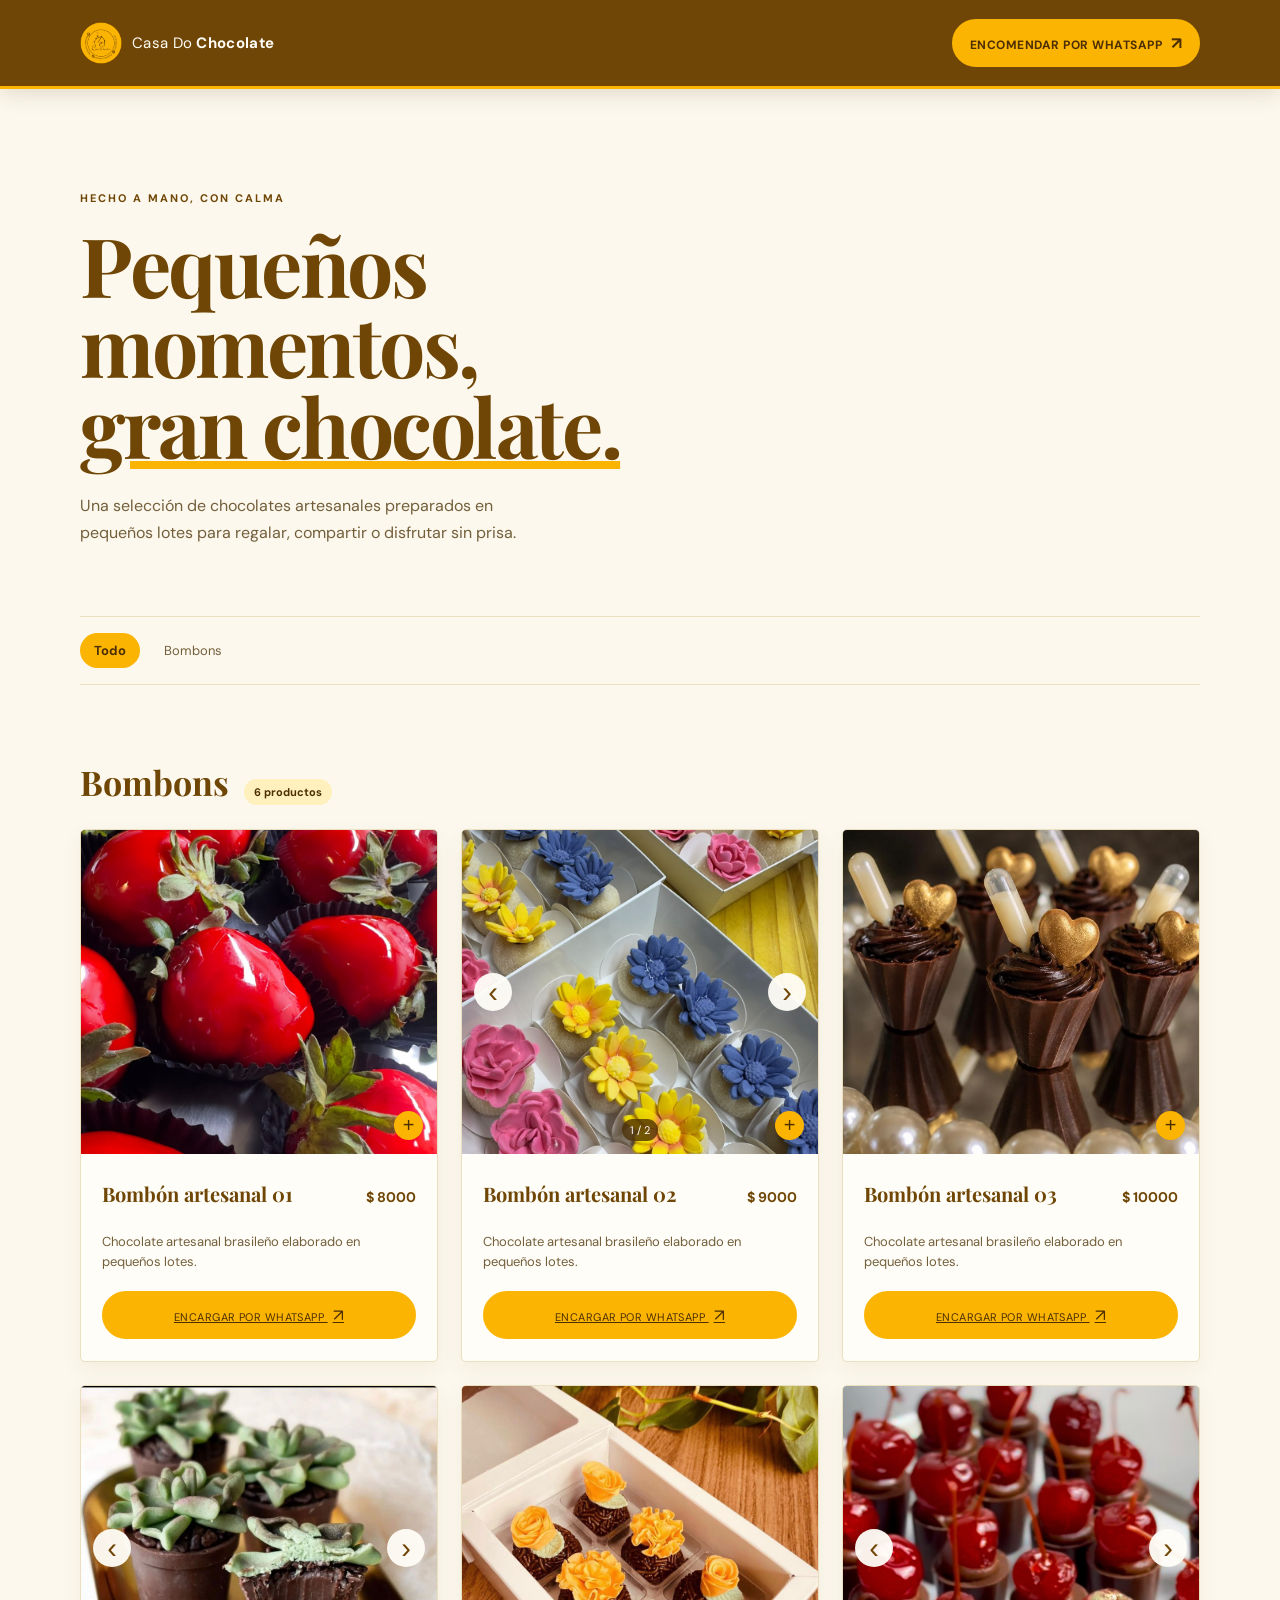
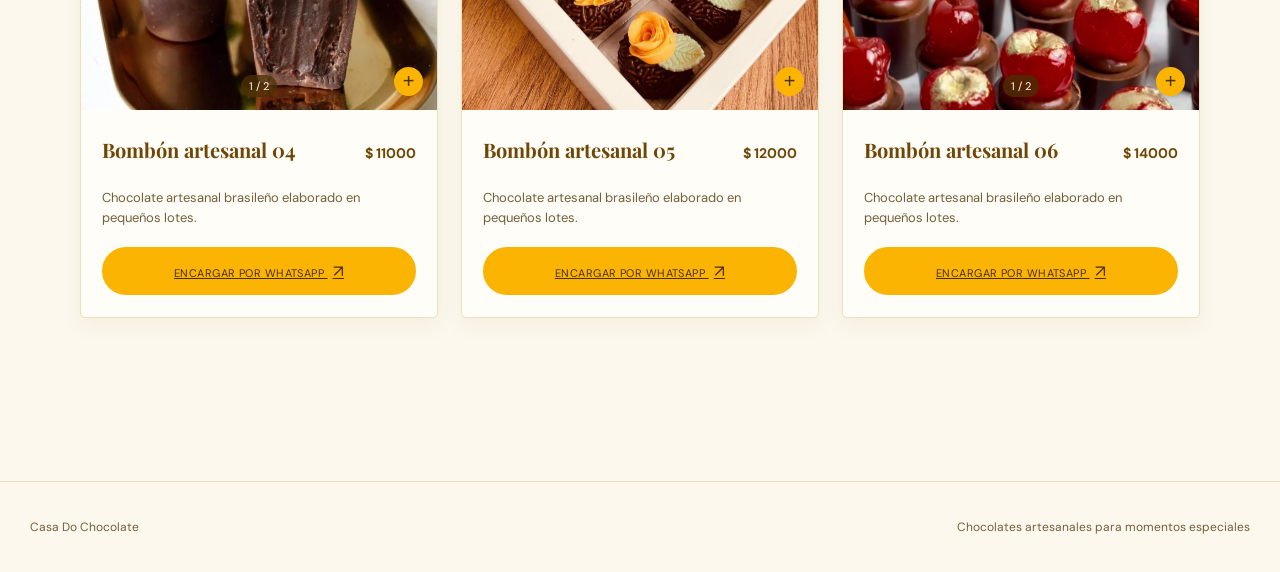
==== docs/index.html @ f536d7fb "Preparar Casa Do Chocolate para GitHub Pages" ====
<!doctype html>
<html lang="es">
<head>
    <meta charset="utf-8">
    <meta name="viewport" content="width=device-width, initial-scale=1">
    <meta name="description" content="Carta de chocolates artesanales de Casa Do Chocolate">
    <title>Casa Do Chocolate | Carta artesanal</title>
    <link rel="preconnect" href="https://fonts.googleapis.com">
    <link rel="preconnect" href="https://fonts.gstatic.com" crossorigin>
    <link href="https://fonts.googleapis.com/css2?family=DM+Sans:wght@400;500;700&family=Playfair+Display:wght@600;700&display=swap" rel="stylesheet">
    <link rel="stylesheet" href="css/menu.css">
</head>
<body>
    <header class="site-header">
        <div class="header-inner">
            <a class="brand" href="#todos">
                <img class="brand-logo" src="images/logo.png" alt="Casa Do Chocolate">
                <span>Casa Do <strong>Chocolate</strong></span>
            </a>
            <a class="header-contact" href="https://wa.me/message/OPAME3GXORHBC1" target="_blank" rel="noopener">Encomendar por WhatsApp <span aria-hidden="true">↗</span></a>
        </div>
    </header>

    <main>
        <section class="intro">
            <p class="eyebrow">Hecho a mano, con calma</p>
            <h1>Pequeños momentos,<br><em>gran chocolate.</em></h1>
            <p class="intro-copy">Una selección de chocolates artesanales preparados en pequeños lotes para regalar, compartir o disfrutar sin prisa.</p>
        </section>

        <nav class="category-nav" aria-label="Categorías del menú">
            <a href="#todos">Todo</a>
            <a href="#bombons">Bombons</a>
        </nav>

        <div class="catalog" id="todos">
            <section class="category-section" id="bombons">
                <div class="section-heading">
                    <h2>Bombons</h2>
                    <span class="category-count">6 productos</span>
                </div>
                <div class="product-grid">
                    <article class="product-card">
                        <div class="product-gallery">
                            <button class="product-image-button" type="button" data-image="products/bombon-artesanal-01.jpeg" data-title="Bombón artesanal 01" aria-label="Ampliar foto de Bombón artesanal 01"><img src="products/bombon-artesanal-01.jpeg" alt="Bombón artesanal 01" loading="lazy"><span class="zoom-hint" aria-hidden="true">+</span></button>
                        </div>
                        <div class="product-info"><div class="product-title-row"><h3>Bombón artesanal 01</h3><p class="price">$ 8000</p></div><p class="description">Chocolate artesanal brasileño elaborado en pequeños lotes.</p><a class="order-link" href="https://wa.me/message/OPAME3GXORHBC1?text=Hola%2C%20quiero%20encargar%20Bomb%C3%B3n%20artesanal%2001" target="_blank" rel="noopener">Encargar por WhatsApp <span aria-hidden="true">↗</span></a></div>
                    </article>
                    <article class="product-card">
                        <div class="product-gallery"><button class="product-image-button" type="button" data-image="products/bombon-artesanal-02.jpeg" data-title="Bombón artesanal 02" aria-label="Ampliar foto de Bombón artesanal 02"><img src="products/bombon-artesanal-02.jpeg" alt="Bombón artesanal 02" loading="lazy"><span class="zoom-hint" aria-hidden="true">+</span></button><button class="gallery-arrow gallery-prev" type="button" aria-label="Ver foto anterior de Bombón artesanal 02" data-direction="-1">‹</button><button class="gallery-arrow gallery-next" type="button" aria-label="Ver otra foto de Bombón artesanal 02" data-direction="1">›</button><span class="gallery-counter" aria-live="polite">1 / 2</span><div class="gallery-data" data-images="products/bombon-artesanal-02.jpeg|products/bombon-artesanal-03.jpeg"></div></div>
                        <div class="product-info"><div class="product-title-row"><h3>Bombón artesanal 02</h3><p class="price">$ 9000</p></div><p class="description">Chocolate artesanal brasileño elaborado en pequeños lotes.</p><a class="order-link" href="https://wa.me/message/OPAME3GXORHBC1?text=Hola%2C%20quiero%20encargar%20Bomb%C3%B3n%20artesanal%2002" target="_blank" rel="noopener">Encargar por WhatsApp <span aria-hidden="true">↗</span></a></div>
                    </article>
                    <article class="product-card">
                        <div class="product-gallery"><button class="product-image-button" type="button" data-image="products/bombon-artesanal-04.jpeg" data-title="Bombón artesanal 03" aria-label="Ampliar foto de Bombón artesanal 03"><img src="products/bombon-artesanal-04.jpeg" alt="Bombón artesanal 03" loading="lazy"><span class="zoom-hint" aria-hidden="true">+</span></button></div>
                        <div class="product-info"><div class="product-title-row"><h3>Bombón artesanal 03</h3><p class="price">$ 10000</p></div><p class="description">Chocolate artesanal brasileño elaborado en pequeños lotes.</p><a class="order-link" href="https://wa.me/message/OPAME3GXORHBC1?text=Hola%2C%20quiero%20encargar%20Bomb%C3%B3n%20artesanal%2003" target="_blank" rel="noopener">Encargar por WhatsApp <span aria-hidden="true">↗</span></a></div>
                    </article>
                    <article class="product-card">
                        <div class="product-gallery"><button class="product-image-button" type="button" data-image="products/bombon-artesanal-05.jpeg" data-title="Bombón artesanal 04" aria-label="Ampliar foto de Bombón artesanal 04"><img src="products/bombon-artesanal-05.jpeg" alt="Bombón artesanal 04" loading="lazy"><span class="zoom-hint" aria-hidden="true">+</span></button><button class="gallery-arrow gallery-prev" type="button" aria-label="Ver foto anterior de Bombón artesanal 04" data-direction="-1">‹</button><button class="gallery-arrow gallery-next" type="button" aria-label="Ver otra foto de Bombón artesanal 04" data-direction="1">›</button><span class="gallery-counter" aria-live="polite">1 / 2</span><div class="gallery-data" data-images="products/bombon-artesanal-05.jpeg|products/bombon-artesanal-09.jpeg"></div></div>
                        <div class="product-info"><div class="product-title-row"><h3>Bombón artesanal 04</h3><p class="price">$ 11000</p></div><p class="description">Chocolate artesanal brasileño elaborado en pequeños lotes.</p><a class="order-link" href="https://wa.me/message/OPAME3GXORHBC1?text=Hola%2C%20quiero%20encargar%20Bomb%C3%B3n%20artesanal%2004" target="_blank" rel="noopener">Encargar por WhatsApp <span aria-hidden="true">↗</span></a></div>
                    </article>
                    <article class="product-card">
                        <div class="product-gallery"><button class="product-image-button" type="button" data-image="products/bombon-artesanal-06.jpeg" data-title="Bombón artesanal 05" aria-label="Ampliar foto de Bombón artesanal 05"><img src="products/bombon-artesanal-06.jpeg" alt="Bombón artesanal 05" loading="lazy"><span class="zoom-hint" aria-hidden="true">+</span></button></div>
                        <div class="product-info"><div class="product-title-row"><h3>Bombón artesanal 05</h3><p class="price">$ 12000</p></div><p class="description">Chocolate artesanal brasileño elaborado en pequeños lotes.</p><a class="order-link" href="https://wa.me/message/OPAME3GXORHBC1?text=Hola%2C%20quiero%20encargar%20Bomb%C3%B3n%20artesanal%2005" target="_blank" rel="noopener">Encargar por WhatsApp <span aria-hidden="true">↗</span></a></div>
                    </article>
                    <article class="product-card">
                        <div class="product-gallery"><button class="product-image-button" type="button" data-image="products/bombon-artesanal-07.jpeg" data-title="Bombón artesanal 06" aria-label="Ampliar foto de Bombón artesanal 06"><img src="products/bombon-artesanal-07.jpeg" alt="Bombón artesanal 06" loading="lazy"><span class="zoom-hint" aria-hidden="true">+</span></button><button class="gallery-arrow gallery-prev" type="button" aria-label="Ver foto anterior de Bombón artesanal 06" data-direction="-1">‹</button><button class="gallery-arrow gallery-next" type="button" aria-label="Ver otra foto de Bombón artesanal 06" data-direction="1">›</button><span class="gallery-counter" aria-live="polite">1 / 2</span><div class="gallery-data" data-images="products/bombon-artesanal-07.jpeg|products/bombon-artesanal-08.jpeg"></div></div>
                        <div class="product-info"><div class="product-title-row"><h3>Bombón artesanal 06</h3><p class="price">$ 14000</p></div><p class="description">Chocolate artesanal brasileño elaborado en pequeños lotes.</p><a class="order-link" href="https://wa.me/message/OPAME3GXORHBC1?text=Hola%2C%20quiero%20encargar%20Bomb%C3%B3n%20artesanal%2006" target="_blank" rel="noopener">Encargar por WhatsApp <span aria-hidden="true">↗</span></a></div>
                    </article>
                </div>
            </section>
        </div>
    </main>

    <footer class="site-footer"><p>Casa Do Chocolate</p><p>Chocolates artesanales para momentos especiales</p></footer>
    <div class="image-modal" role="dialog" aria-modal="true" aria-label="Vista ampliada" hidden><button class="modal-close" type="button" aria-label="Cerrar imagen">×</button><img src="" alt=""><p class="modal-title"></p></div>
    <script src="js/menu.js"></script>
</body>
</html>
---- docs/css/menu.css ----
:root {
    --chocolate: #6f4605;
    --chocolate-deep: #4c2f03;
    --gold: #fbb402;
    --gold-soft: #fff0bd;
    --cream: #fcf8ed;
    --paper: #fffdf7;
    --line: #eadfbe;
    --muted: #735f3b;
}

* { box-sizing: border-box; }
html { scroll-behavior: smooth; }
body { margin: 0; color: var(--chocolate); background: var(--cream); font-family: "DM Sans", sans-serif; }
a { color: inherit; }
.site-header { border-bottom: 3px solid var(--gold); background: var(--chocolate); color: var(--paper); position: sticky; top: 0; z-index: 5; box-shadow: 0 5px 20px rgba(76, 47, 3, .14); }
.header-inner { max-width: 1180px; margin: auto; padding: 19px 30px; display: flex; justify-content: space-between; align-items: center; gap: 20px; }
.brand { display: flex; align-items: center; gap: 10px; font-size: 15px; text-decoration: none; letter-spacing: .02em; }
.brand strong { font-weight: 700; }
.brand-logo { width: 42px; height: 42px; object-fit: contain; }
.header-contact { background: var(--gold); border: 2px solid var(--gold); border-radius: 999px; color: var(--chocolate-deep); font-size: 12px; font-weight: 700; letter-spacing: .04em; padding: 11px 16px; text-decoration: none; text-transform: uppercase; transition: background .2s ease, border-color .2s ease, transform .2s ease; }
.header-contact:hover, .header-contact:focus-visible { background: var(--paper); border-color: var(--paper); transform: translateY(-1px); }
.header-contact span, .order-link span { font-size: 17px; margin-left: 5px; }
main { max-width: 1180px; margin: auto; padding: 0 30px 90px; }
.intro { max-width: 690px; padding: 102px 0 70px; }
.eyebrow { color: var(--chocolate); font-size: 11px; font-weight: 700; letter-spacing: .18em; margin: 0 0 19px; text-transform: uppercase; }
h1, h2, h3 { font-family: "Playfair Display", Georgia, serif; }
h1 { font-size: clamp(48px, 7vw, 82px); line-height: .98; letter-spacing: -.03em; margin: 0; }
h1 em { color: var(--chocolate); font-style: normal; text-decoration: underline; text-decoration-color: var(--gold); text-decoration-thickness: 8px; text-underline-offset: 2px; }
.intro-copy { color: var(--muted); font-size: 16px; line-height: 1.7; margin: 27px 0 0; max-width: 440px; }
.category-nav { display: flex; flex-wrap: wrap; gap: 10px; border-top: 1px solid var(--line); border-bottom: 1px solid var(--line); padding: 16px 0; margin-bottom: 74px; }
.category-nav a { border: 1px solid transparent; border-radius: 999px; color: var(--muted); font-size: 13px; padding: 8px 13px; text-decoration: none; transition: color .2s ease, background .2s ease; }
.category-nav a:first-child, .category-nav a:hover, .category-nav a:focus-visible { background: var(--gold); color: var(--chocolate-deep); font-weight: 700; }
.category-section { scroll-margin-top: 90px; margin-bottom: 73px; }
.section-heading { display: flex; align-items: baseline; gap: 15px; margin-bottom: 24px; }
.section-heading h2 { color: var(--chocolate); font-size: 34px; margin: 0; }
.category-count { background: var(--gold-soft); border-radius: 999px; color: var(--chocolate-deep); font-size: 11px; font-weight: 700; padding: 6px 10px; }
.product-grid { display: grid; grid-template-columns: repeat(3, 1fr); gap: 23px; }
.product-card { background: var(--paper); border: 1px solid var(--line); border-radius: 5px; box-shadow: 0 8px 22px rgba(111, 70, 5, .06); overflow: hidden; transition: border-color .2s ease, box-shadow .2s ease, transform .2s ease; }
.product-card:hover { border-color: var(--gold); box-shadow: 0 14px 28px rgba(111, 70, 5, .12); transform: translateY(-3px); }
.product-gallery { position: relative; background: #eadfd3; overflow: hidden; aspect-ratio: 1.1; }
.product-image-button { display: block; width: 100%; height: 100%; padding: 0; border: 0; cursor: zoom-in; position: relative; background: #eadfd3; overflow: hidden; }
.product-image-button img { width: 100%; height: 100%; display: block; object-fit: cover; transition: transform .45s ease; }
.product-image-button:hover img { transform: scale(1.045); }
.zoom-hint { position: absolute; right: 14px; bottom: 14px; background: var(--gold); color: var(--chocolate-deep); border-radius: 50%; width: 29px; height: 29px; display: grid; place-items: center; font-size: 20px; font-weight: 300; }
.gallery-arrow { position: absolute; top: 50%; z-index: 3; width: 38px; height: 38px; border: 0; border-radius: 50%; background: rgba(255, 253, 247, .95); color: var(--chocolate); cursor: pointer; font-size: 29px; line-height: 1; pointer-events: auto; transform: translateY(-50%); }
.gallery-arrow:hover, .gallery-arrow:focus-visible { background: var(--gold); }
.gallery-prev { left: 12px; }
.gallery-next { right: 12px; }
.gallery-counter { position: absolute; left: 50%; bottom: 13px; z-index: 1; background: rgba(76, 47, 3, .78); border-radius: 999px; color: var(--paper); font-size: 11px; padding: 4px 8px; transform: translateX(-50%); }
.product-info { padding: 20px 21px 22px; }
.product-title-row { display: flex; justify-content: space-between; gap: 12px; align-items: baseline; }
.product-title-row h3 { color: var(--chocolate); font-size: 20px; margin: 0; }
.price { color: var(--chocolate); font-size: 14px; font-weight: 700; white-space: nowrap; }
.description { color: var(--muted); font-size: 13px; line-height: 1.55; min-height: 40px; margin: 12px 0 19px; }
.order-link { background: var(--gold); border: 2px solid var(--gold); border-radius: 999px; color: var(--chocolate-deep); display: block; font-size: 11px; letter-spacing: .04em; padding: 11px 14px; text-align: center; text-transform: uppercase; transition: background .2s ease, border-color .2s ease; }
.order-link:hover, .order-link:focus-visible { background: var(--chocolate); border-color: var(--chocolate); color: var(--paper); }
.empty-state { color: var(--muted); padding: 30px 0; }
.site-footer { display: flex; justify-content: space-between; border-top: 1px solid var(--line); color: var(--muted); font-size: 12px; padding: 25px 30px; }
.image-modal { align-items: center; background: rgba(76, 47, 3, .94); flex-direction: column; inset: 0; justify-content: center; padding: 50px 25px; position: fixed; z-index: 10; }
.image-modal:not([hidden]) { display: flex; }
.image-modal img { max-height: 78vh; max-width: min(850px, 92vw); object-fit: contain; }
.modal-close { background: transparent; border: 0; color: white; cursor: pointer; font-size: 38px; line-height: 1; position: absolute; right: 24px; top: 18px; }
.modal-title { color: white; font-family: "Playfair Display", Georgia, serif; font-size: 20px; margin: 18px 0 0; }
@media (max-width: 760px) { .header-inner, main { padding-left: 18px; padding-right: 18px; } .header-contact { font-size: 0; } .header-contact span { font-size: 21px; } .intro { padding: 70px 0 52px; } .product-grid { grid-template-columns: repeat(2, 1fr); gap: 12px; } .product-info { padding: 15px; } .product-title-row { display: block; } .product-title-row h3 { font-size: 18px; } .description { min-height: 0; } .site-footer { padding: 22px 18px; display: block; } .site-footer p { margin: 5px 0; } }
@media (max-width: 450px) { .product-grid { grid-template-columns: 1fr; } .product-gallery { aspect-ratio: 1.35; } }
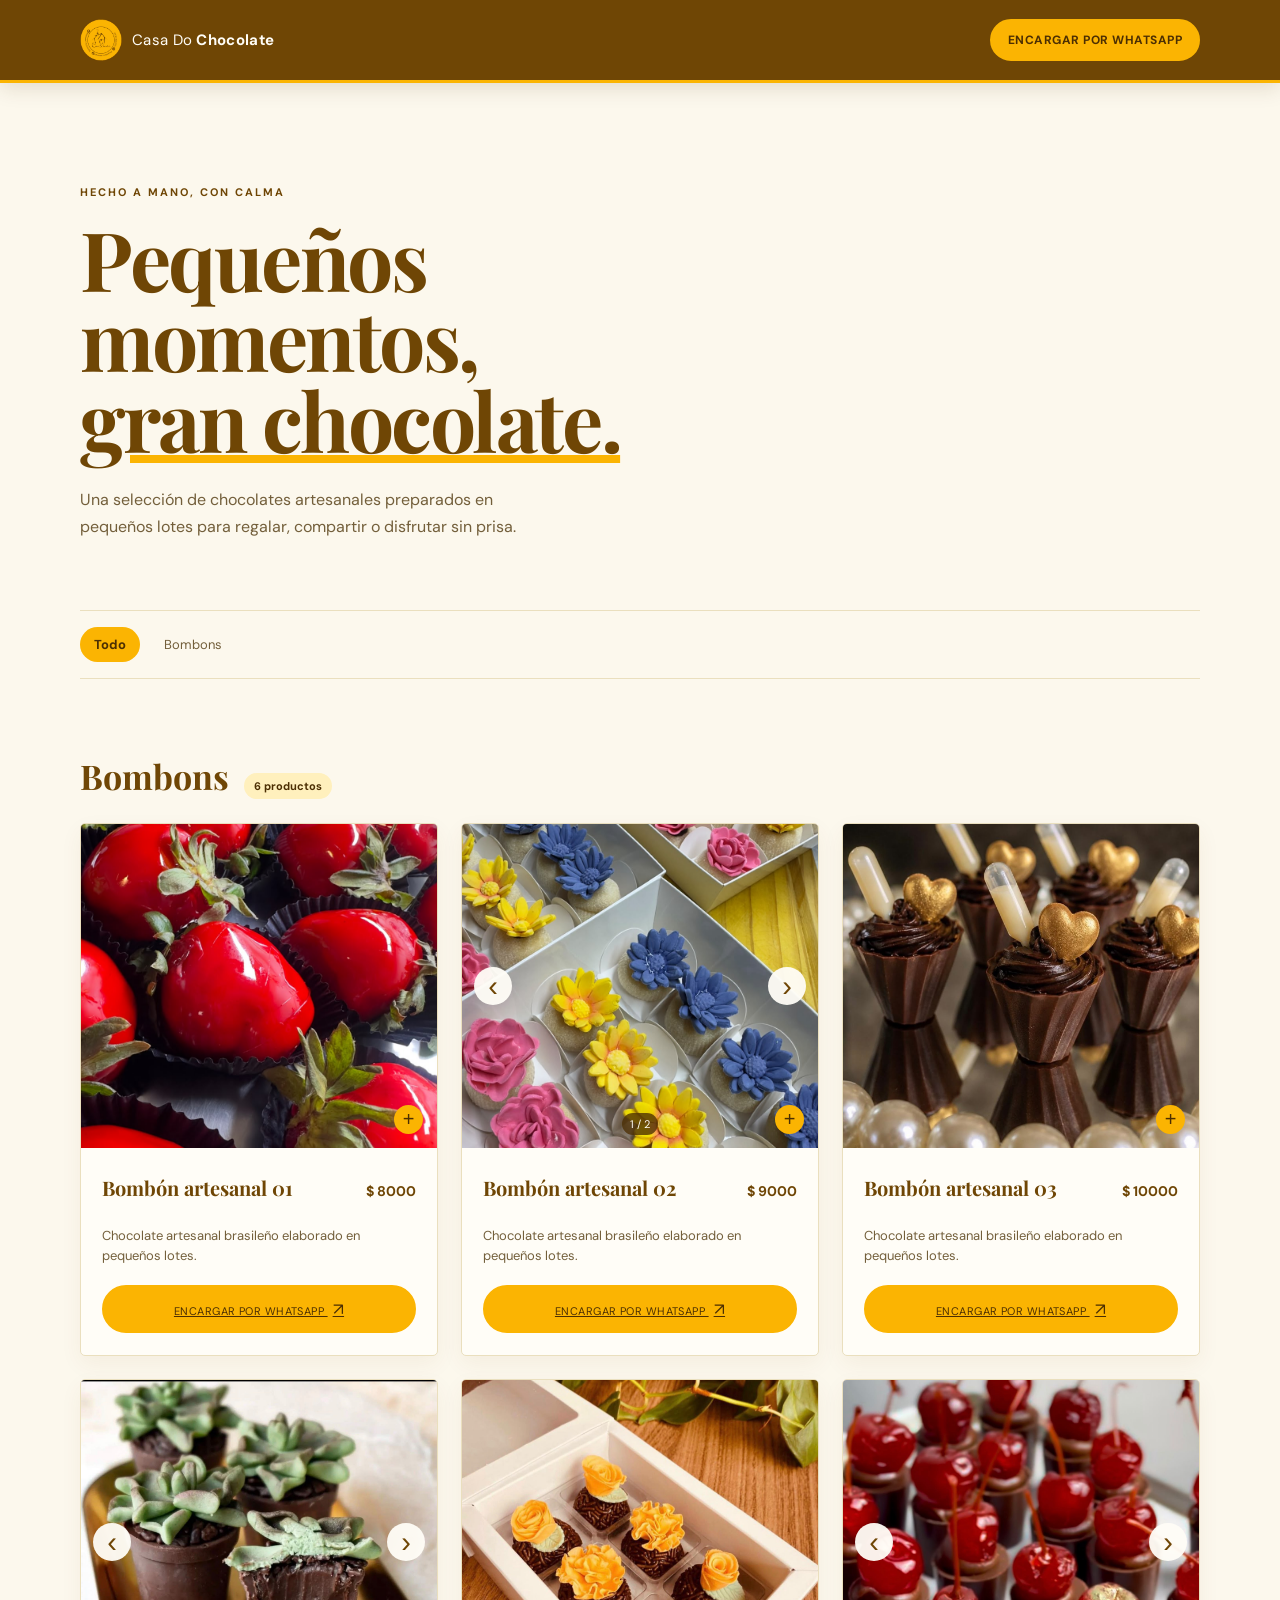
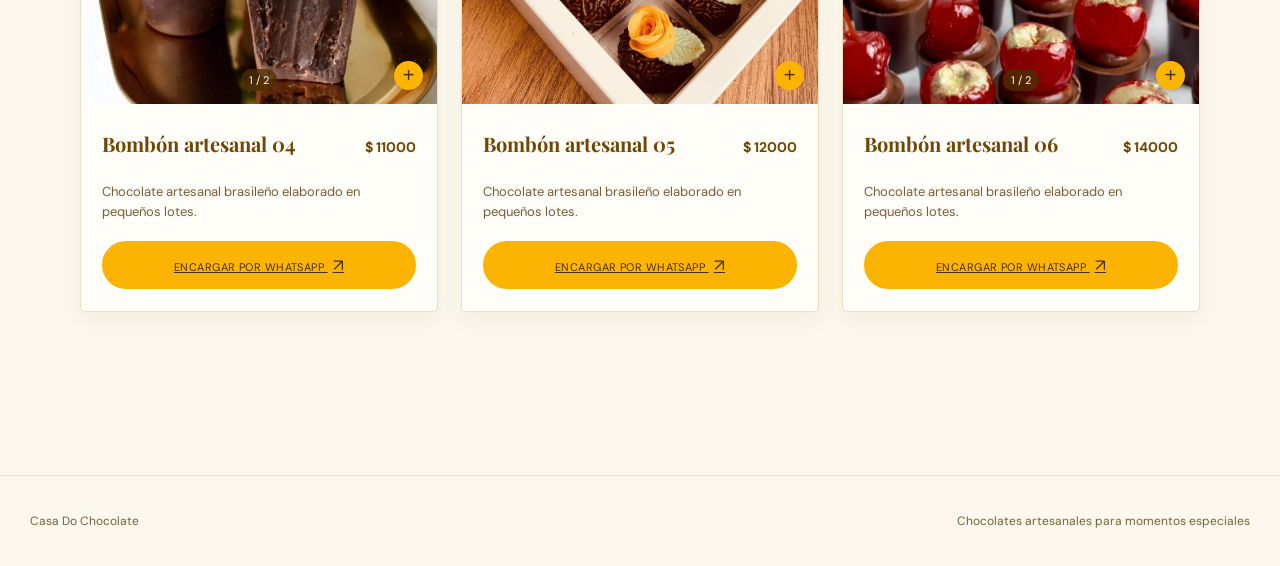
==== commit 761419db: "CasaDoChocolate" ====
--- a/docs/index.html
+++ b/docs/index.html
@@ -17,7 +17,7 @@
                 <img class="brand-logo" src="images/logo.png" alt="Casa Do Chocolate">
                 <span>Casa Do <strong>Chocolate</strong></span>
             </a>
-            <a class="header-contact" href="https://wa.me/message/OPAME3GXORHBC1" target="_blank" rel="noopener">Encomendar por WhatsApp <span aria-hidden="true">↗</span></a>
+            <a class="header-contact" href="https://wa.me/message/OPAME3GXORHBC1" target="_blank" rel="noopener">Encargar por WhatsApp</a>
         </div>
     </header>
 
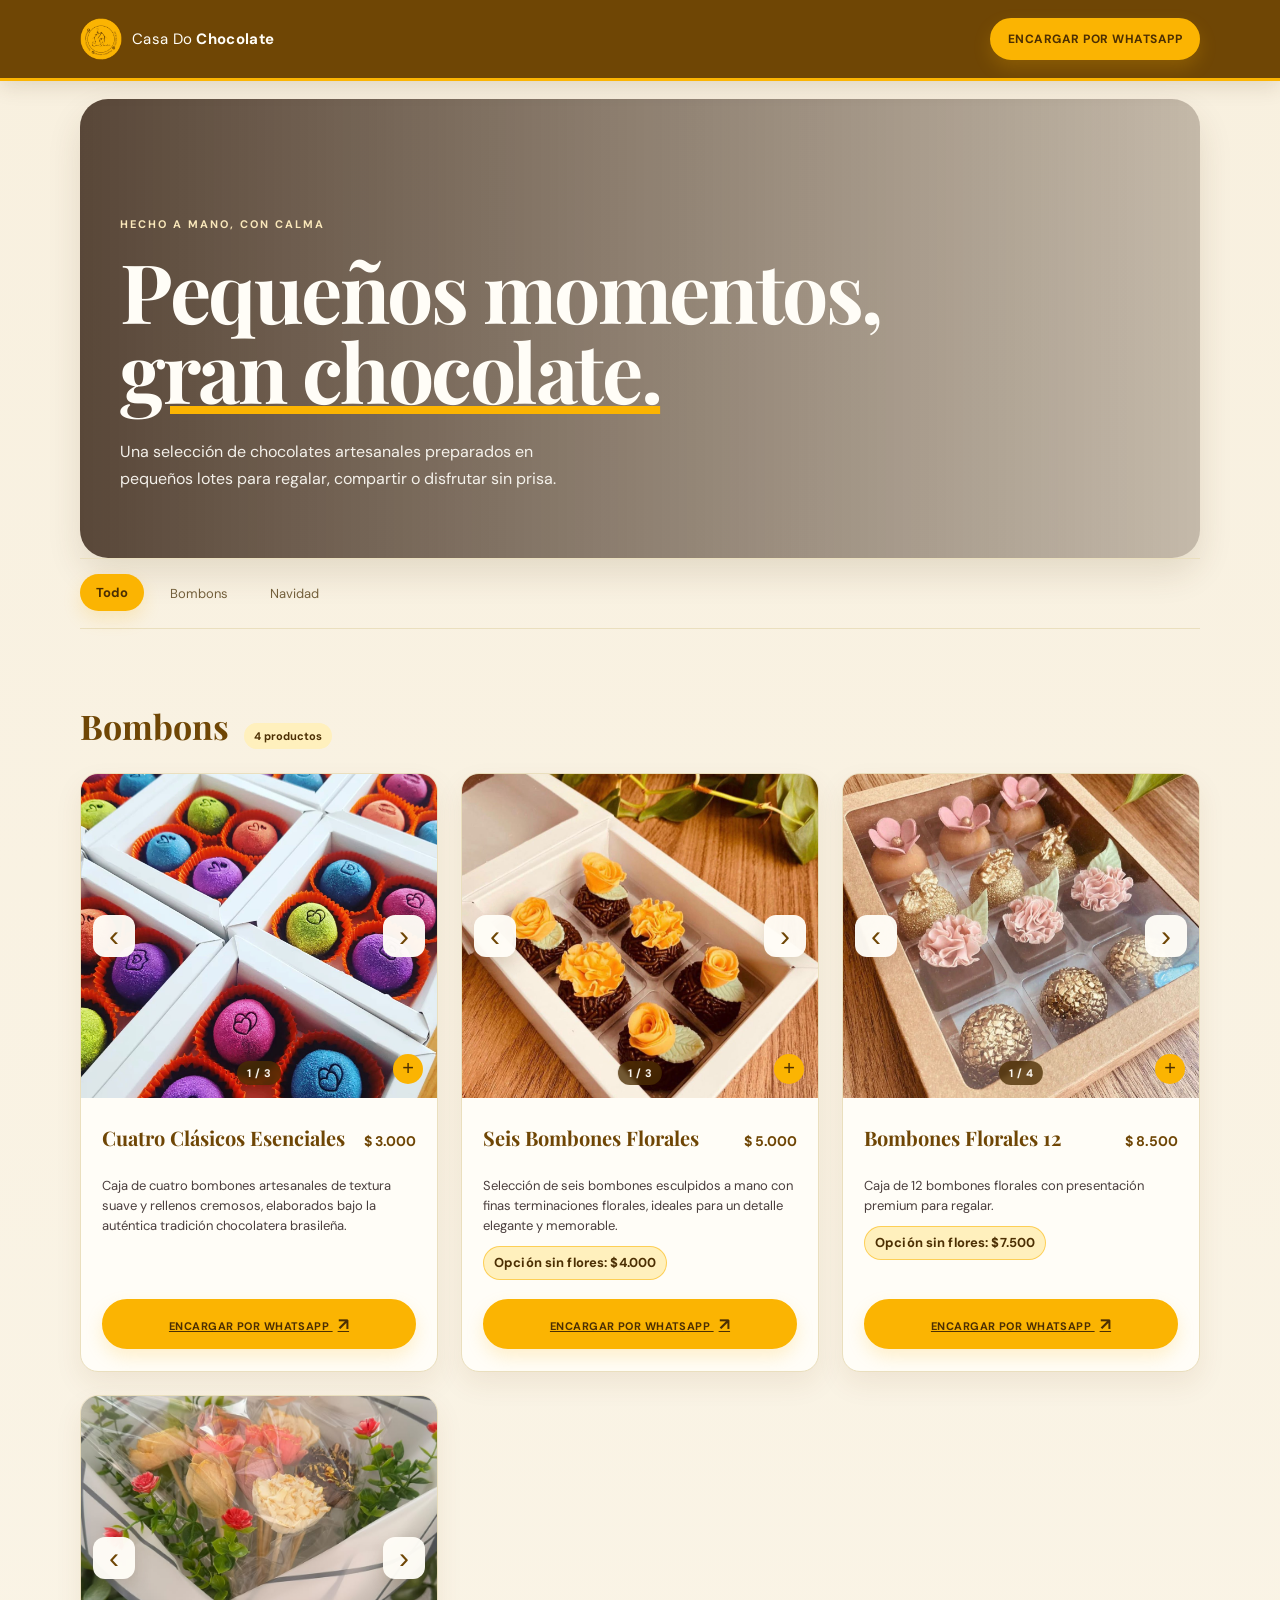
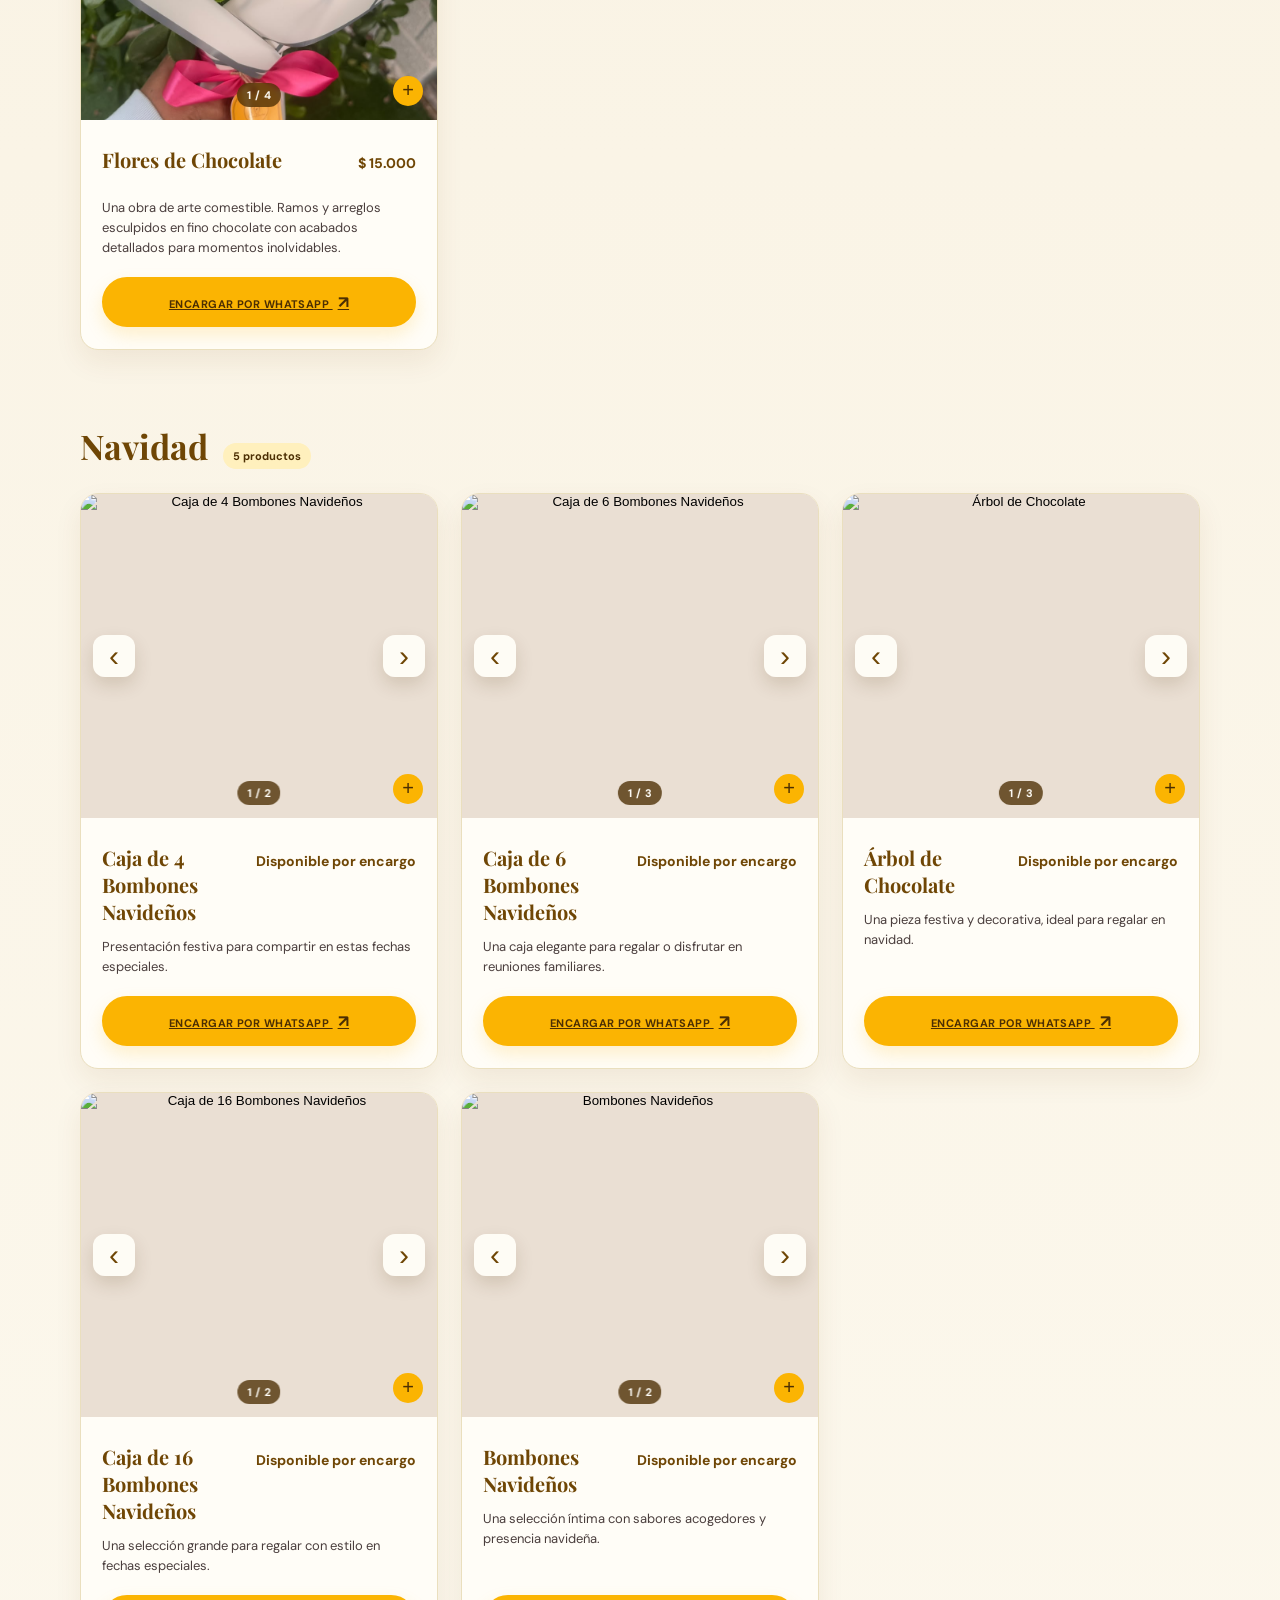
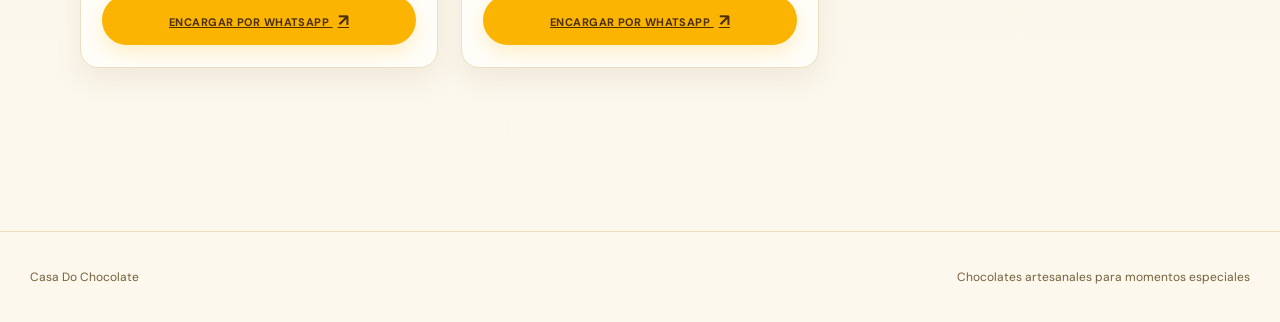
==== commit d98bf7cc: "feat: actualiza catálogo y textos premium de la tienda" ====
--- a/docs/index.html
+++ b/docs/index.html
@@ -31,40 +31,114 @@
         <nav class="category-nav" aria-label="Categorías del menú">
             <a href="#todos">Todo</a>
             <a href="#bombons">Bombons</a>
+            <a href="#navidad">Navidad</a>
         </nav>
 
         <div class="catalog" id="todos">
             <section class="category-section" id="bombons">
                 <div class="section-heading">
                     <h2>Bombons</h2>
-                    <span class="category-count">6 productos</span>
+                    <span class="category-count">4 productos</span>
                 </div>
                 <div class="product-grid">
                     <article class="product-card">
-                        <div class="product-gallery">
-                            <button class="product-image-button" type="button" data-image="products/bombon-artesanal-01.jpeg" data-title="Bombón artesanal 01" aria-label="Ampliar foto de Bombón artesanal 01"><img src="products/bombon-artesanal-01.jpeg" alt="Bombón artesanal 01" loading="lazy"><span class="zoom-hint" aria-hidden="true">+</span></button>
+                        <div class="product-gallery" data-title="Cuatro Clásicos Esenciales" data-current-image="0">
+                            <button class="product-image-button" type="button" data-image="products/4bom1.jpeg" data-title="Cuatro Clásicos Esenciales" aria-label="Ampliar foto de Cuatro Clásicos Esenciales"><img src="products/4bom1.jpeg" alt="Cuatro Clásicos Esenciales" loading="lazy"><span class="zoom-hint" aria-hidden="true">+</span></button>
+                            <button class="gallery-arrow gallery-prev" type="button" aria-label="Ver foto anterior de Cuatro Clásicos Esenciales" data-direction="-1">‹</button>
+                            <button class="gallery-arrow gallery-next" type="button" aria-label="Ver otra foto de Cuatro Clásicos Esenciales" data-direction="1">›</button>
+                            <span class="gallery-counter" aria-live="polite">1 / 3</span>
+                            <div class="gallery-data" data-images="products/4bom1.jpeg|products/4bom2.jpeg|products/4bom3.jpeg"></div>
                         </div>
-                        <div class="product-info"><div class="product-title-row"><h3>Bombón artesanal 01</h3><p class="price">$ 8000</p></div><p class="description">Chocolate artesanal brasileño elaborado en pequeños lotes.</p><a class="order-link" href="https://wa.me/message/OPAME3GXORHBC1?text=Hola%2C%20quiero%20encargar%20Bomb%C3%B3n%20artesanal%2001" target="_blank" rel="noopener">Encargar por WhatsApp <span aria-hidden="true">↗</span></a></div>
+                        <div class="product-info"><div class="product-title-row"><h3>Cuatro Clásicos Esenciales</h3><p class="price">$ 3.000</p></div><p class="description">Caja de cuatro bombones artesanales de textura suave y rellenos cremosos, elaborados bajo la auténtica tradición chocolatera brasileña.</p><a class="order-link" href="https://wa.me/message/OPAME3GXORHBC1?text=Hola%2C%20quiero%20encargar%20Cuatro%20Cl%C3%A1sicos%20Esenciales" target="_blank" rel="noopener">Encargar por WhatsApp <span aria-hidden="true">↗</span></a></div>
                     </article>
                     <article class="product-card">
-                        <div class="product-gallery"><button class="product-image-button" type="button" data-image="products/bombon-artesanal-02.jpeg" data-title="Bombón artesanal 02" aria-label="Ampliar foto de Bombón artesanal 02"><img src="products/bombon-artesanal-02.jpeg" alt="Bombón artesanal 02" loading="lazy"><span class="zoom-hint" aria-hidden="true">+</span></button><button class="gallery-arrow gallery-prev" type="button" aria-label="Ver foto anterior de Bombón artesanal 02" data-direction="-1">‹</button><button class="gallery-arrow gallery-next" type="button" aria-label="Ver otra foto de Bombón artesanal 02" data-direction="1">›</button><span class="gallery-counter" aria-live="polite">1 / 2</span><div class="gallery-data" data-images="products/bombon-artesanal-02.jpeg|products/bombon-artesanal-03.jpeg"></div></div>
-                        <div class="product-info"><div class="product-title-row"><h3>Bombón artesanal 02</h3><p class="price">$ 9000</p></div><p class="description">Chocolate artesanal brasileño elaborado en pequeños lotes.</p><a class="order-link" href="https://wa.me/message/OPAME3GXORHBC1?text=Hola%2C%20quiero%20encargar%20Bomb%C3%B3n%20artesanal%2002" target="_blank" rel="noopener">Encargar por WhatsApp <span aria-hidden="true">↗</span></a></div>
+                        <div class="product-gallery" data-title="Seis Bombones Florales" data-current-image="0">
+                            <button class="product-image-button" type="button" data-image="products/6bom1.jpeg" data-title="Seis Bombones Florales" aria-label="Ampliar foto de Seis Bombones Florales"><img src="products/6bom1.jpeg" alt="Seis Bombones Florales" loading="lazy"><span class="zoom-hint" aria-hidden="true">+</span></button>
+                            <button class="gallery-arrow gallery-prev" type="button" aria-label="Ver foto anterior de Seis Bombones Florales" data-direction="-1">‹</button>
+                            <button class="gallery-arrow gallery-next" type="button" aria-label="Ver otra foto de Seis Bombones Florales" data-direction="1">›</button>
+                            <span class="gallery-counter" aria-live="polite">1 / 3</span>
+                            <div class="gallery-data" data-images="products/6bom1.jpeg|products/6bom2.jpeg|products/6bom3.jpeg"></div>
+                        </div>
+                        <div class="product-info"><div class="product-title-row"><h3>Seis Bombones Florales</h3><p class="price">$ 5.000</p></div><p class="description">Selección de seis bombones esculpidos a mano con finas terminaciones florales, ideales para un detalle elegante y memorable. <span class="option-tag">Opción sin flores: $4.000</span></p><a class="order-link" href="https://wa.me/message/OPAME3GXORHBC1?text=Hola%2C%20quiero%20encargar%20Seis%20Bombones%20Florales" target="_blank" rel="noopener">Encargar por WhatsApp <span aria-hidden="true">↗</span></a></div>
                     </article>
                     <article class="product-card">
-                        <div class="product-gallery"><button class="product-image-button" type="button" data-image="products/bombon-artesanal-04.jpeg" data-title="Bombón artesanal 03" aria-label="Ampliar foto de Bombón artesanal 03"><img src="products/bombon-artesanal-04.jpeg" alt="Bombón artesanal 03" loading="lazy"><span class="zoom-hint" aria-hidden="true">+</span></button></div>
-                        <div class="product-info"><div class="product-title-row"><h3>Bombón artesanal 03</h3><p class="price">$ 10000</p></div><p class="description">Chocolate artesanal brasileño elaborado en pequeños lotes.</p><a class="order-link" href="https://wa.me/message/OPAME3GXORHBC1?text=Hola%2C%20quiero%20encargar%20Bomb%C3%B3n%20artesanal%2003" target="_blank" rel="noopener">Encargar por WhatsApp <span aria-hidden="true">↗</span></a></div>
+                        <div class="product-gallery" data-title="Bombones Florales 12" data-current-image="0">
+                            <button class="product-image-button" type="button" data-image="products/12bom1.jpeg" data-title="Bombones Florales 12" aria-label="Ampliar foto de Bombones Florales 12"><img src="products/12bom1.jpeg" alt="Bombones Florales 12" loading="lazy"><span class="zoom-hint" aria-hidden="true">+</span></button>
+                            <button class="gallery-arrow gallery-prev" type="button" aria-label="Ver foto anterior de Bombones Florales 12" data-direction="-1">‹</button>
+                            <button class="gallery-arrow gallery-next" type="button" aria-label="Ver otra foto de Bombones Florales 12" data-direction="1">›</button>
+                            <span class="gallery-counter" aria-live="polite">1 / 4</span>
+                            <div class="gallery-data" data-images="products/12bom1.jpeg|products/12bom2.jpeg|products/12bom3.jpeg|products/12bom4.jpeg"></div>
+                        </div>
+                        <div class="product-info"><div class="product-title-row"><h3>Bombones Florales 12</h3><p class="price">$ 8.500</p></div><p class="description">Caja de 12 bombones florales con presentación premium para regalar. <span class="option-tag">Opción sin flores: $7.500</span></p><a class="order-link" href="https://wa.me/message/OPAME3GXORHBC1?text=Hola%2C%20quiero%20encargar%20Bombones%20Florales%2012" target="_blank" rel="noopener">Encargar por WhatsApp <span aria-hidden="true">↗</span></a></div>
                     </article>
                     <article class="product-card">
-                        <div class="product-gallery"><button class="product-image-button" type="button" data-image="products/bombon-artesanal-05.jpeg" data-title="Bombón artesanal 04" aria-label="Ampliar foto de Bombón artesanal 04"><img src="products/bombon-artesanal-05.jpeg" alt="Bombón artesanal 04" loading="lazy"><span class="zoom-hint" aria-hidden="true">+</span></button><button class="gallery-arrow gallery-prev" type="button" aria-label="Ver foto anterior de Bombón artesanal 04" data-direction="-1">‹</button><button class="gallery-arrow gallery-next" type="button" aria-label="Ver otra foto de Bombón artesanal 04" data-direction="1">›</button><span class="gallery-counter" aria-live="polite">1 / 2</span><div class="gallery-data" data-images="products/bombon-artesanal-05.jpeg|products/bombon-artesanal-09.jpeg"></div></div>
-                        <div class="product-info"><div class="product-title-row"><h3>Bombón artesanal 04</h3><p class="price">$ 11000</p></div><p class="description">Chocolate artesanal brasileño elaborado en pequeños lotes.</p><a class="order-link" href="https://wa.me/message/OPAME3GXORHBC1?text=Hola%2C%20quiero%20encargar%20Bomb%C3%B3n%20artesanal%2004" target="_blank" rel="noopener">Encargar por WhatsApp <span aria-hidden="true">↗</span></a></div>
+                        <div class="product-gallery" data-title="Flores de Chocolate" data-current-image="0">
+                            <button class="product-image-button" type="button" data-image="products/florcho1.jpeg" data-title="Flores de Chocolate" aria-label="Ampliar foto de Flores de Chocolate"><img src="products/florcho1.jpeg" alt="Flores de Chocolate" loading="lazy"><span class="zoom-hint" aria-hidden="true">+</span></button>
+                            <button class="gallery-arrow gallery-prev" type="button" aria-label="Ver foto anterior de Flores de Chocolate" data-direction="-1">‹</button>
+                            <button class="gallery-arrow gallery-next" type="button" aria-label="Ver otra foto de Flores de Chocolate" data-direction="1">›</button>
+                            <span class="gallery-counter" aria-live="polite">1 / 4</span>
+                            <div class="gallery-data" data-images="products/florcho1.jpeg|products/florcho2.jpeg|products/florcho3.jpeg|products/florcho4.jpeg"></div>
+                        </div>
+                        <div class="product-info"><div class="product-title-row"><h3>Flores de Chocolate</h3><p class="price">$ 15.000</p></div><p class="description">Una obra de arte comestible. Ramos y arreglos esculpidos en fino chocolate con acabados detallados para momentos inolvidables.</p><a class="order-link" href="https://wa.me/message/OPAME3GXORHBC1?text=Hola%2C%20quiero%20encargar%20Flores%20de%20Chocolate" target="_blank" rel="noopener">Encargar por WhatsApp <span aria-hidden="true">↗</span></a></div>
+                    </article>
+                </div>
+            </section>
+
+            <section class="category-section" id="navidad">
+                <div class="section-heading">
+                    <h2>Navidad</h2>
+                    <span class="category-count">5 productos</span>
+                </div>
+                <div class="product-grid">
+                    <article class="product-card">
+                        <div class="product-gallery" data-title="Caja de 4 Bombones Navideños" data-current-image="0">
+                            <button class="product-image-button" type="button" data-image="products/4navi1.jpeg" data-title="Caja de 4 Bombones Navideños" aria-label="Ampliar foto de Caja de 4 Bombones Navideños"><img src="products/4navi1.jpeg" alt="Caja de 4 Bombones Navideños" loading="lazy"><span class="zoom-hint" aria-hidden="true">+</span></button>
+                            <button class="gallery-arrow gallery-prev" type="button" aria-label="Ver foto anterior de Caja de 4 Bombones Navideños" data-direction="-1">‹</button>
+                            <button class="gallery-arrow gallery-next" type="button" aria-label="Ver otra foto de Caja de 4 Bombones Navideños" data-direction="1">›</button>
+                            <span class="gallery-counter" aria-live="polite">1 / 2</span>
+                            <div class="gallery-data" data-images="products/4navi1.jpeg|products/4navi2.jpeg"></div>
+                        </div>
+                        <div class="product-info"><div class="product-title-row"><h3>Caja de 4 Bombones Navideños</h3><p class="price">Disponible por encargo</p></div><p class="description">Presentación festiva para compartir en estas fechas especiales.</p><a class="order-link" href="https://wa.me/message/OPAME3GXORHBC1?text=Hola%2C%20quiero%20encargar%20Caja%20de%204%20Bombones%20Navide%C3%B1os" target="_blank" rel="noopener">Encargar por WhatsApp <span aria-hidden="true">↗</span></a></div>
                     </article>
                     <article class="product-card">
-                        <div class="product-gallery"><button class="product-image-button" type="button" data-image="products/bombon-artesanal-06.jpeg" data-title="Bombón artesanal 05" aria-label="Ampliar foto de Bombón artesanal 05"><img src="products/bombon-artesanal-06.jpeg" alt="Bombón artesanal 05" loading="lazy"><span class="zoom-hint" aria-hidden="true">+</span></button></div>
-                        <div class="product-info"><div class="product-title-row"><h3>Bombón artesanal 05</h3><p class="price">$ 12000</p></div><p class="description">Chocolate artesanal brasileño elaborado en pequeños lotes.</p><a class="order-link" href="https://wa.me/message/OPAME3GXORHBC1?text=Hola%2C%20quiero%20encargar%20Bomb%C3%B3n%20artesanal%2005" target="_blank" rel="noopener">Encargar por WhatsApp <span aria-hidden="true">↗</span></a></div>
+                        <div class="product-gallery" data-title="Caja de 6 Bombones Navideños" data-current-image="0">
+                            <button class="product-image-button" type="button" data-image="products/6navi1.jpeg" data-title="Caja de 6 Bombones Navideños" aria-label="Ampliar foto de Caja de 6 Bombones Navideños"><img src="products/6navi1.jpeg" alt="Caja de 6 Bombones Navideños" loading="lazy"><span class="zoom-hint" aria-hidden="true">+</span></button>
+                            <button class="gallery-arrow gallery-prev" type="button" aria-label="Ver foto anterior de Caja de 6 Bombones Navideños" data-direction="-1">‹</button>
+                            <button class="gallery-arrow gallery-next" type="button" aria-label="Ver otra foto de Caja de 6 Bombones Navideños" data-direction="1">›</button>
+                            <span class="gallery-counter" aria-live="polite">1 / 3</span>
+                            <div class="gallery-data" data-images="products/6navi1.jpeg|products/6navi2.jpeg|products/6navi.jpeg"></div>
+                        </div>
+                        <div class="product-info"><div class="product-title-row"><h3>Caja de 6 Bombones Navideños</h3><p class="price">Disponible por encargo</p></div><p class="description">Una caja elegante para regalar o disfrutar en reuniones familiares.</p><a class="order-link" href="https://wa.me/message/OPAME3GXORHBC1?text=Hola%2C%20quiero%20encargar%20Caja%20de%206%20Bombones%20Navide%C3%B1os" target="_blank" rel="noopener">Encargar por WhatsApp <span aria-hidden="true">↗</span></a></div>
                     </article>
                     <article class="product-card">
-                        <div class="product-gallery"><button class="product-image-button" type="button" data-image="products/bombon-artesanal-07.jpeg" data-title="Bombón artesanal 06" aria-label="Ampliar foto de Bombón artesanal 06"><img src="products/bombon-artesanal-07.jpeg" alt="Bombón artesanal 06" loading="lazy"><span class="zoom-hint" aria-hidden="true">+</span></button><button class="gallery-arrow gallery-prev" type="button" aria-label="Ver foto anterior de Bombón artesanal 06" data-direction="-1">‹</button><button class="gallery-arrow gallery-next" type="button" aria-label="Ver otra foto de Bombón artesanal 06" data-direction="1">›</button><span class="gallery-counter" aria-live="polite">1 / 2</span><div class="gallery-data" data-images="products/bombon-artesanal-07.jpeg|products/bombon-artesanal-08.jpeg"></div></div>
-                        <div class="product-info"><div class="product-title-row"><h3>Bombón artesanal 06</h3><p class="price">$ 14000</p></div><p class="description">Chocolate artesanal brasileño elaborado en pequeños lotes.</p><a class="order-link" href="https://wa.me/message/OPAME3GXORHBC1?text=Hola%2C%20quiero%20encargar%20Bomb%C3%B3n%20artesanal%2006" target="_blank" rel="noopener">Encargar por WhatsApp <span aria-hidden="true">↗</span></a></div>
+                        <div class="product-gallery" data-title="Árbol de Chocolate" data-current-image="0">
+                            <button class="product-image-button" type="button" data-image="products/arbol1.jpeg" data-title="Árbol de Chocolate" aria-label="Ampliar foto de Árbol de Chocolate"><img src="products/arbol1.jpeg" alt="Árbol de Chocolate" loading="lazy"><span class="zoom-hint" aria-hidden="true">+</span></button>
+                            <button class="gallery-arrow gallery-prev" type="button" aria-label="Ver foto anterior de Árbol de Chocolate" data-direction="-1">‹</button>
+                            <button class="gallery-arrow gallery-next" type="button" aria-label="Ver otra foto de Árbol de Chocolate" data-direction="1">›</button>
+                            <span class="gallery-counter" aria-live="polite">1 / 3</span>
+                            <div class="gallery-data" data-images="products/arbol1.jpeg|products/arbol2.jpeg|products/arbol3.jpeg"></div>
+                        </div>
+                        <div class="product-info"><div class="product-title-row"><h3>Árbol de Chocolate</h3><p class="price">Disponible por encargo</p></div><p class="description">Una pieza festiva y decorativa, ideal para regalar en navidad.</p><a class="order-link" href="https://wa.me/message/OPAME3GXORHBC1?text=Hola%2C%20quiero%20encargar%20%C3%81rbol%20de%20Chocolate" target="_blank" rel="noopener">Encargar por WhatsApp <span aria-hidden="true">↗</span></a></div>
+                    </article>
+                    <article class="product-card">
+                        <div class="product-gallery" data-title="Caja de 16 Bombones Navideños" data-current-image="0">
+                            <button class="product-image-button" type="button" data-image="products/16navi1.jpeg" data-title="Caja de 16 Bombones Navideños" aria-label="Ampliar foto de Caja de 16 Bombones Navideños"><img src="products/16navi1.jpeg" alt="Caja de 16 Bombones Navideños" loading="lazy"><span class="zoom-hint" aria-hidden="true">+</span></button>
+                            <button class="gallery-arrow gallery-prev" type="button" aria-label="Ver foto anterior de Caja de 16 Bombones Navideños" data-direction="-1">‹</button>
+                            <button class="gallery-arrow gallery-next" type="button" aria-label="Ver otra foto de Caja de 16 Bombones Navideños" data-direction="1">›</button>
+                            <span class="gallery-counter" aria-live="polite">1 / 2</span>
+                            <div class="gallery-data" data-images="products/16navi1.jpeg|products/16navi2.jpeg"></div>
+                        </div>
+                        <div class="product-info"><div class="product-title-row"><h3>Caja de 16 Bombones Navideños</h3><p class="price">Disponible por encargo</p></div><p class="description">Una selección grande para regalar con estilo en fechas especiales.</p><a class="order-link" href="https://wa.me/message/OPAME3GXORHBC1?text=Hola%2C%20quiero%20encargar%20Caja%20de%2016%20Bombones%20Navide%C3%B1os" target="_blank" rel="noopener">Encargar por WhatsApp <span aria-hidden="true">↗</span></a></div>
+                    </article>
+                    <article class="product-card">
+                        <div class="product-gallery" data-title="Bombones Navideños" data-current-image="0">
+                            <button class="product-image-button" type="button" data-image="products/bombonesnavi1.jpeg" data-title="Bombones Navideños" aria-label="Ampliar foto de Bombones Navideños"><img src="products/bombonesnavi1.jpeg" alt="Bombones Navideños" loading="lazy"><span class="zoom-hint" aria-hidden="true">+</span></button>
+                            <button class="gallery-arrow gallery-prev" type="button" aria-label="Ver foto anterior de Bombones Navideños" data-direction="-1">‹</button>
+                            <button class="gallery-arrow gallery-next" type="button" aria-label="Ver otra foto de Bombones Navideños" data-direction="1">›</button>
+                            <span class="gallery-counter" aria-live="polite">1 / 2</span>
+                            <div class="gallery-data" data-images="products/bombonesnavi1.jpeg|products/1navi.jpeg"></div>
+                        </div>
+                        <div class="product-info"><div class="product-title-row"><h3>Bombones Navideños</h3><p class="price">Disponible por encargo</p></div><p class="description">Una selección íntima con sabores acogedores y presencia navideña.</p><a class="order-link" href="https://wa.me/message/OPAME3GXORHBC1?text=Hola%2C%20quiero%20encargar%20Bombones%20Navide%C3%B1os" target="_blank" rel="noopener">Encargar por WhatsApp <span aria-hidden="true">↗</span></a></div>
                     </article>
                 </div>
             </section>
--- a/docs/css/menu.css
+++ b/docs/css/menu.css
@@ -7,60 +7,74 @@
     --paper: #fffdf7;
     --line: #eadfbe;
     --muted: #735f3b;
+    --radius-md: 18px;
+    --radius-lg: 28px;
+    --shadow-soft: 0 12px 28px rgba(111, 70, 5, .08);
+    --shadow-card: 0 16px 34px rgba(76, 47, 3, .12);
 }
 
 * { box-sizing: border-box; }
 html { scroll-behavior: smooth; }
-body { margin: 0; color: var(--chocolate); background: var(--cream); font-family: "DM Sans", sans-serif; }
+body { margin: 0; color: var(--chocolate); background: linear-gradient(180deg, #f8f0df 0%, var(--cream) 100%); font-family: "DM Sans", sans-serif; }
 a { color: inherit; }
 .site-header { border-bottom: 3px solid var(--gold); background: var(--chocolate); color: var(--paper); position: sticky; top: 0; z-index: 5; box-shadow: 0 5px 20px rgba(76, 47, 3, .14); }
-.header-inner { max-width: 1180px; margin: auto; padding: 19px 30px; display: flex; justify-content: space-between; align-items: center; gap: 20px; }
+.header-inner { max-width: 1180px; margin: auto; padding: 18px 30px; display: flex; justify-content: space-between; align-items: center; gap: 20px; }
 .brand { display: flex; align-items: center; gap: 10px; font-size: 15px; text-decoration: none; letter-spacing: .02em; }
 .brand strong { font-weight: 700; }
 .brand-logo { width: 42px; height: 42px; object-fit: contain; }
-.header-contact { background: var(--gold); border: 2px solid var(--gold); border-radius: 999px; color: var(--chocolate-deep); font-size: 12px; font-weight: 700; letter-spacing: .04em; padding: 11px 16px; text-decoration: none; text-transform: uppercase; transition: background .2s ease, border-color .2s ease, transform .2s ease; }
-.header-contact:hover, .header-contact:focus-visible { background: var(--paper); border-color: var(--paper); transform: translateY(-1px); }
+.header-contact { background: var(--gold); border: 2px solid var(--gold); border-radius: 999px; color: var(--chocolate-deep); font-size: 12px; font-weight: 700; letter-spacing: .04em; padding: 11px 16px; text-decoration: none; text-transform: uppercase; transition: background .2s ease, border-color .2s ease, transform .2s ease, box-shadow .2s ease; box-shadow: 0 8px 18px rgba(251, 180, 2, 0.2); }
+.header-contact:hover, .header-contact:focus-visible { background: var(--paper); border-color: var(--paper); transform: translateY(-1px); box-shadow: 0 10px 22px rgba(111, 70, 5, .12); }
 .header-contact span, .order-link span { font-size: 17px; margin-left: 5px; }
 main { max-width: 1180px; margin: auto; padding: 0 30px 90px; }
-.intro { max-width: 690px; padding: 102px 0 70px; }
+.intro { max-width: 100%; margin-top: 18px; padding: 118px 40px 66px; border-radius: var(--radius-lg); background: linear-gradient(90deg, rgba(39, 18, 4, 0.76), rgba(39, 18, 4, 0.25)), url("../products/fondo.jpeg") center/cover no-repeat; box-shadow: var(--shadow-card); }
 .eyebrow { color: var(--chocolate); font-size: 11px; font-weight: 700; letter-spacing: .18em; margin: 0 0 19px; text-transform: uppercase; }
+.intro .eyebrow { color: #f9e7ba; }
 h1, h2, h3 { font-family: "Playfair Display", Georgia, serif; }
-h1 { font-size: clamp(48px, 7vw, 82px); line-height: .98; letter-spacing: -.03em; margin: 0; }
-h1 em { color: var(--chocolate); font-style: normal; text-decoration: underline; text-decoration-color: var(--gold); text-decoration-thickness: 8px; text-underline-offset: 2px; }
-.intro-copy { color: var(--muted); font-size: 16px; line-height: 1.7; margin: 27px 0 0; max-width: 440px; }
+h1 { font-size: clamp(48px, 7vw, 82px); line-height: .98; letter-spacing: -.03em; margin: 0; color: #fffdf7; }
+h1 em { color: #fffdf7; font-style: normal; text-decoration: underline; text-decoration-color: var(--gold); text-decoration-thickness: 8px; text-underline-offset: 2px; }
+.intro-copy { color: rgba(255, 253, 247, 0.92); font-size: 16px; line-height: 1.7; margin: 27px 0 0; max-width: 440px; }
 .category-nav { display: flex; flex-wrap: wrap; gap: 10px; border-top: 1px solid var(--line); border-bottom: 1px solid var(--line); padding: 16px 0; margin-bottom: 74px; }
-.category-nav a { border: 1px solid transparent; border-radius: 999px; color: var(--muted); font-size: 13px; padding: 8px 13px; text-decoration: none; transition: color .2s ease, background .2s ease; }
-.category-nav a:first-child, .category-nav a:hover, .category-nav a:focus-visible { background: var(--gold); color: var(--chocolate-deep); font-weight: 700; }
+.category-nav a { border: 1px solid transparent; border-radius: 999px; color: var(--muted); font-size: 13px; padding: 9px 15px; text-decoration: none; transition: color .2s ease, background .2s ease, transform .2s ease, box-shadow .2s ease; }
+.category-nav a:first-child, .category-nav a:hover, .category-nav a:focus-visible { background: var(--gold); color: var(--chocolate-deep); font-weight: 700; box-shadow: 0 8px 18px rgba(251, 180, 2, 0.18); transform: translateY(-1px); }
 .category-section { scroll-margin-top: 90px; margin-bottom: 73px; }
 .section-heading { display: flex; align-items: baseline; gap: 15px; margin-bottom: 24px; }
 .section-heading h2 { color: var(--chocolate); font-size: 34px; margin: 0; }
 .category-count { background: var(--gold-soft); border-radius: 999px; color: var(--chocolate-deep); font-size: 11px; font-weight: 700; padding: 6px 10px; }
-.product-grid { display: grid; grid-template-columns: repeat(3, 1fr); gap: 23px; }
-.product-card { background: var(--paper); border: 1px solid var(--line); border-radius: 5px; box-shadow: 0 8px 22px rgba(111, 70, 5, .06); overflow: hidden; transition: border-color .2s ease, box-shadow .2s ease, transform .2s ease; }
-.product-card:hover { border-color: var(--gold); box-shadow: 0 14px 28px rgba(111, 70, 5, .12); transform: translateY(-3px); }
+.product-grid { display: grid; grid-template-columns: repeat(3, 1fr); gap: 23px; align-items: stretch; }
+.product-card { background: var(--paper); border: 1px solid var(--line); border-radius: var(--radius-md); box-shadow: var(--shadow-soft); overflow: hidden; transition: all 0.3s ease; display: flex; flex-direction: column; height: 100%; }
+.product-card:hover { border-color: var(--gold); box-shadow: var(--shadow-card); transform: translateY(-4px); }
 .product-gallery { position: relative; background: #eadfd3; overflow: hidden; aspect-ratio: 1.1; }
 .product-image-button { display: block; width: 100%; height: 100%; padding: 0; border: 0; cursor: zoom-in; position: relative; background: #eadfd3; overflow: hidden; }
 .product-image-button img { width: 100%; height: 100%; display: block; object-fit: cover; transition: transform .45s ease; }
 .product-image-button:hover img { transform: scale(1.045); }
-.zoom-hint { position: absolute; right: 14px; bottom: 14px; background: var(--gold); color: var(--chocolate-deep); border-radius: 50%; width: 29px; height: 29px; display: grid; place-items: center; font-size: 20px; font-weight: 300; }
-.gallery-arrow { position: absolute; top: 50%; z-index: 3; width: 38px; height: 38px; border: 0; border-radius: 50%; background: rgba(255, 253, 247, .95); color: var(--chocolate); cursor: pointer; font-size: 29px; line-height: 1; pointer-events: auto; transform: translateY(-50%); }
-.gallery-arrow:hover, .gallery-arrow:focus-visible { background: var(--gold); }
+.zoom-hint { position: absolute; right: 14px; bottom: 14px; background: var(--gold); color: var(--chocolate-deep); border-radius: 50%; width: 30px; height: 30px; display: grid; place-items: center; font-size: 20px; font-weight: 300; }
+.gallery-arrow { position: absolute; top: 50%; z-index: 3; width: 42px; height: 42px; border: 0; border-radius: 12px; background: rgba(255, 253, 247, 0.96); color: var(--chocolate); cursor: pointer; font-size: 30px; line-height: 1; padding: 0; pointer-events: auto; transform: translateY(-50%); display: grid; place-items: center; box-shadow: 0 8px 18px rgba(76, 47, 3, 0.15); transition: transform .15s ease, background .15s ease, box-shadow .15s ease; }
+.gallery-arrow:hover, .gallery-arrow:focus-visible { background: var(--gold); box-shadow: 0 10px 22px rgba(76, 47, 3, 0.2); transform: translateY(-50%) scale(1.04); }
+.gallery-arrow:active { transform: translateY(-50%) scale(0.98); }
 .gallery-prev { left: 12px; }
 .gallery-next { right: 12px; }
-.gallery-counter { position: absolute; left: 50%; bottom: 13px; z-index: 1; background: rgba(76, 47, 3, .78); border-radius: 999px; color: var(--paper); font-size: 11px; padding: 4px 8px; transform: translateX(-50%); }
-.product-info { padding: 20px 21px 22px; }
+.gallery-counter { position: absolute; left: 50%; bottom: 13px; z-index: 1; background: rgba(76, 47, 3, .78); border-radius: 999px; color: var(--paper); font-size: 11px; font-weight: 700; letter-spacing: .04em; padding: 5px 10px; transform: translateX(-50%); backdrop-filter: blur(2px); }
+.product-info { padding: 20px 21px 22px; display: flex; flex-direction: column; flex: 1; }
 .product-title-row { display: flex; justify-content: space-between; gap: 12px; align-items: baseline; }
-.product-title-row h3 { color: var(--chocolate); font-size: 20px; margin: 0; }
+.product-title-row h3 { color: var(--chocolate); font-family: "Playfair Display", Georgia, serif; font-size: 20px; margin: 0; }
 .price { color: var(--chocolate); font-size: 14px; font-weight: 700; white-space: nowrap; }
-.description { color: var(--muted); font-size: 13px; line-height: 1.55; min-height: 40px; margin: 12px 0 19px; }
-.order-link { background: var(--gold); border: 2px solid var(--gold); border-radius: 999px; color: var(--chocolate-deep); display: block; font-size: 11px; letter-spacing: .04em; padding: 11px 14px; text-align: center; text-transform: uppercase; transition: background .2s ease, border-color .2s ease; }
-.order-link:hover, .order-link:focus-visible { background: var(--chocolate); border-color: var(--chocolate); color: var(--paper); }
+.description { color: #4A3E3D; font-size: 13px; line-height: 1.55; min-height: 40px; margin: 12px 0 19px; flex: 1; }
+.option-tag { display: inline-block; margin-top: 10px; padding: 6px 10px; border-radius: 999px; background: var(--gold-soft); border: 1px solid rgba(251, 180, 2, 0.55); color: var(--chocolate-deep); font-weight: 700; letter-spacing: .01em; }
+.order-link { background: var(--gold); border: 2px solid var(--gold); border-radius: 999px; color: var(--chocolate-deep); display: block; font-size: 11px; font-weight: 700; letter-spacing: .04em; padding: 12px 14px; text-align: center; text-transform: uppercase; transition: background .2s ease, border-color .2s ease, box-shadow .2s ease; box-shadow: 0 8px 18px rgba(251, 180, 2, 0.18); margin-top: auto; }
+.order-link:hover, .order-link:focus-visible { background: var(--chocolate); border-color: var(--chocolate); color: var(--paper); box-shadow: 0 10px 22px rgba(111, 70, 5, .12); }
 .empty-state { color: var(--muted); padding: 30px 0; }
+.owner-section { max-width: 1180px; margin: 0 auto 80px; padding: 0 30px; }
+.owner-card { display: flex; align-items: center; gap: 28px; background: rgba(255, 253, 247, 0.9); border: 1px solid var(--line); border-radius: 22px; padding: 28px; box-shadow: var(--shadow-soft); }
+.owner-photo { width: 220px; height: 220px; object-fit: cover; border-radius: 50%; border: 4px solid var(--gold); box-shadow: 0 12px 26px rgba(111, 70, 5, .12); flex-shrink: 0; }
+.owner-copy { color: var(--muted); display: flex; flex-direction: column; justify-content: center; align-items: flex-start; text-align: left; flex: 1; min-width: 0; }
+.owner-copy h2 { margin: 0 0 10px; color: var(--chocolate); font-size: clamp(28px, 3vw, 42px); }
+.owner-copy p { margin: 0; font-size: 15px; line-height: 1.8; max-width: 700px; width: 100%; }
+.owner-eyebrow { margin-bottom: 10px; }
 .site-footer { display: flex; justify-content: space-between; border-top: 1px solid var(--line); color: var(--muted); font-size: 12px; padding: 25px 30px; }
 .image-modal { align-items: center; background: rgba(76, 47, 3, .94); flex-direction: column; inset: 0; justify-content: center; padding: 50px 25px; position: fixed; z-index: 10; }
 .image-modal:not([hidden]) { display: flex; }
 .image-modal img { max-height: 78vh; max-width: min(850px, 92vw); object-fit: contain; }
 .modal-close { background: transparent; border: 0; color: white; cursor: pointer; font-size: 38px; line-height: 1; position: absolute; right: 24px; top: 18px; }
 .modal-title { color: white; font-family: "Playfair Display", Georgia, serif; font-size: 20px; margin: 18px 0 0; }
-@media (max-width: 760px) { .header-inner, main { padding-left: 18px; padding-right: 18px; } .header-contact { font-size: 0; } .header-contact span { font-size: 21px; } .intro { padding: 70px 0 52px; } .product-grid { grid-template-columns: repeat(2, 1fr); gap: 12px; } .product-info { padding: 15px; } .product-title-row { display: block; } .product-title-row h3 { font-size: 18px; } .description { min-height: 0; } .site-footer { padding: 22px 18px; display: block; } .site-footer p { margin: 5px 0; } }
+@media (max-width: 760px) { .header-inner, main { padding-left: 18px; padding-right: 18px; } .header-contact { font-size: 0; } .header-contact span { font-size: 21px; } .intro { padding: 70px 18px 52px; border-radius: 22px; } .product-grid { grid-template-columns: repeat(2, 1fr); gap: 12px; } .product-info { padding: 15px; } .product-title-row { display: block; } .product-title-row h3 { font-size: 18px; } .description { min-height: 0; } .owner-section { padding: 0 18px; } .owner-card { display: grid; grid-template-columns: 1fr; text-align: left; gap: 18px; } .owner-photo { width: 180px; height: 180px; margin: 0 auto; } .owner-copy { width: 100%; } .site-footer { padding: 22px 18px; display: block; } .site-footer p { margin: 5px 0; } }
 @media (max-width: 450px) { .product-grid { grid-template-columns: 1fr; } .product-gallery { aspect-ratio: 1.35; } }
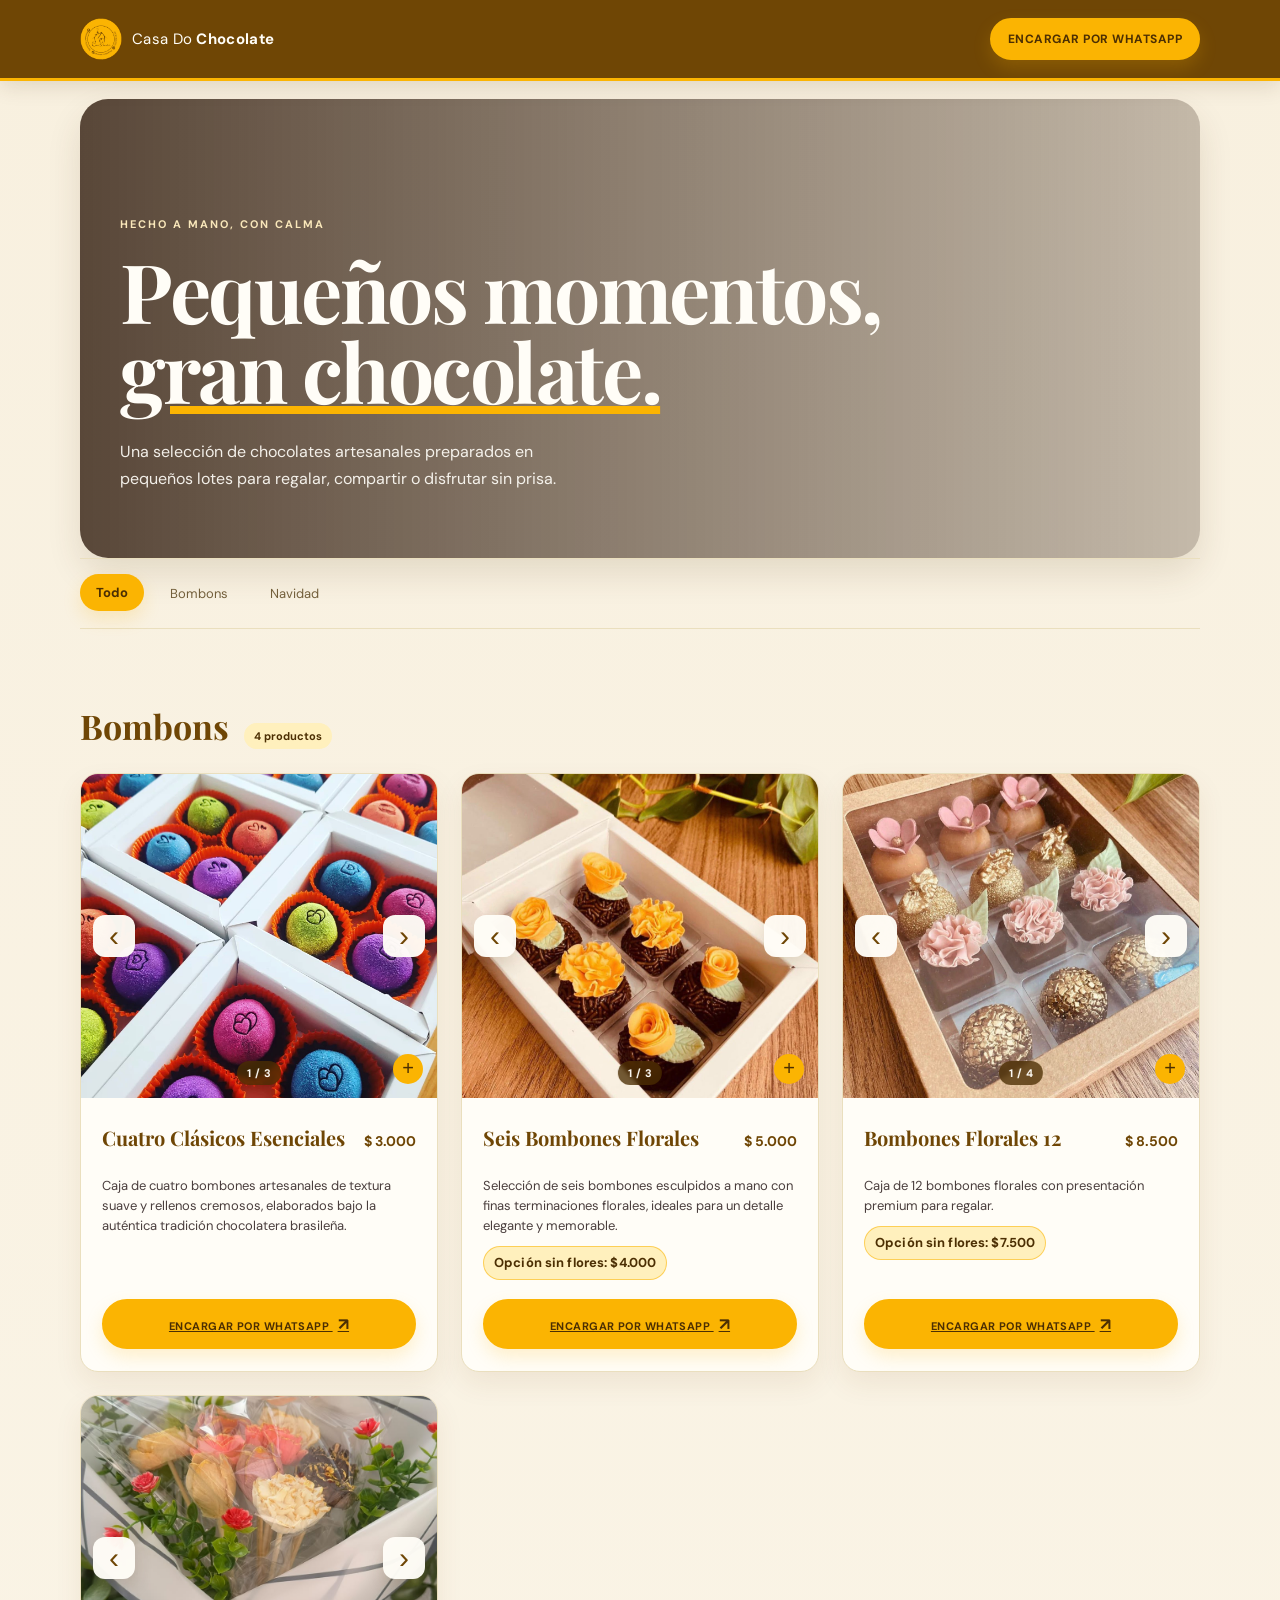
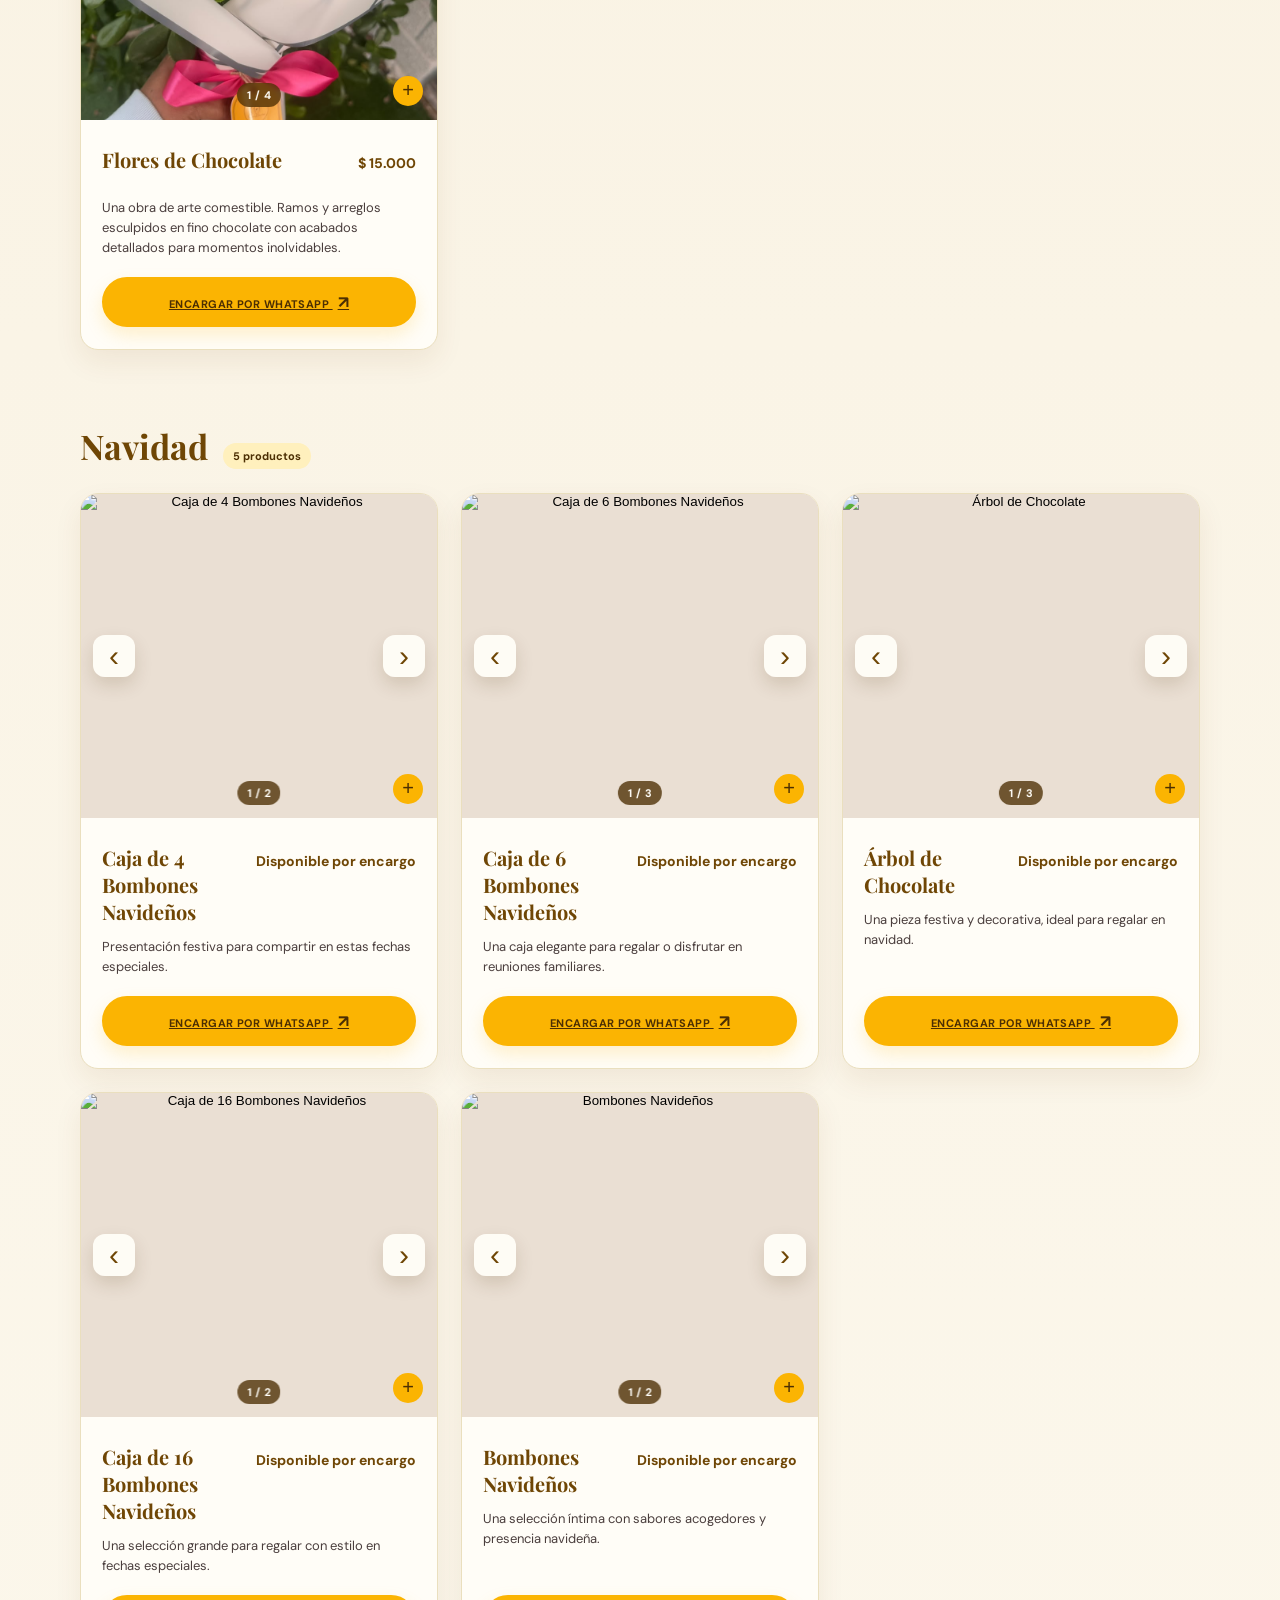
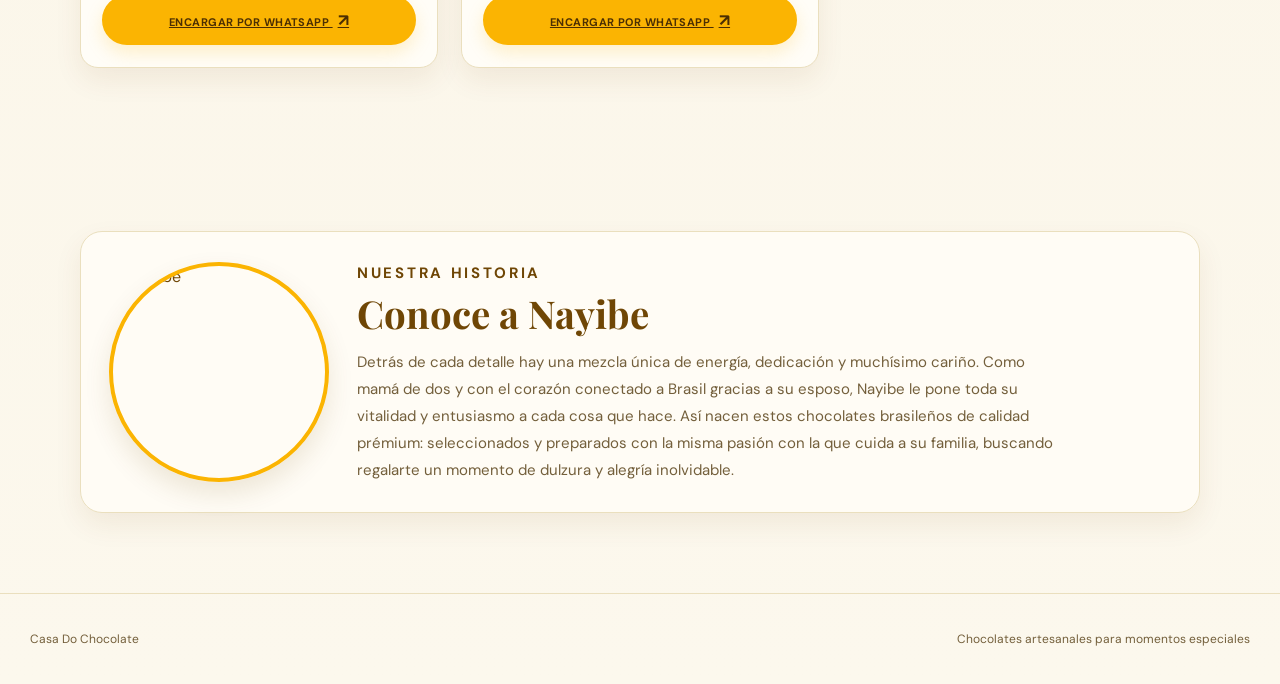
==== commit fa155bf2: "fix: sincroniza vista estática de GitHub Pages" ====
--- a/docs/index.html
+++ b/docs/index.html
@@ -145,6 +145,17 @@
         </div>
     </main>
 
+    <section class="owner-section">
+        <div class="owner-card">
+            <img class="owner-photo" src="products/Dueña.jpeg" alt="Nayibe" loading="lazy">
+            <div class="owner-copy">
+                <p class="eyebrow owner-eyebrow">Nuestra historia</p>
+                <h2>Conoce a Nayibe</h2>
+                <p>Detrás de cada detalle hay una mezcla única de energía, dedicación y muchísimo cariño. Como mamá de dos y con el corazón conectado a Brasil gracias a su esposo, Nayibe le pone toda su vitalidad y entusiasmo a cada cosa que hace. Así nacen estos chocolates brasileños de calidad prémium: seleccionados y preparados con la misma pasión con la que cuida a su familia, buscando regalarte un momento de dulzura y alegría inolvidable.</p>
+            </div>
+        </div>
+    </section>
+
     <footer class="site-footer"><p>Casa Do Chocolate</p><p>Chocolates artesanales para momentos especiales</p></footer>
     <div class="image-modal" role="dialog" aria-modal="true" aria-label="Vista ampliada" hidden><button class="modal-close" type="button" aria-label="Cerrar imagen">×</button><img src="" alt=""><p class="modal-title"></p></div>
     <script src="js/menu.js"></script>
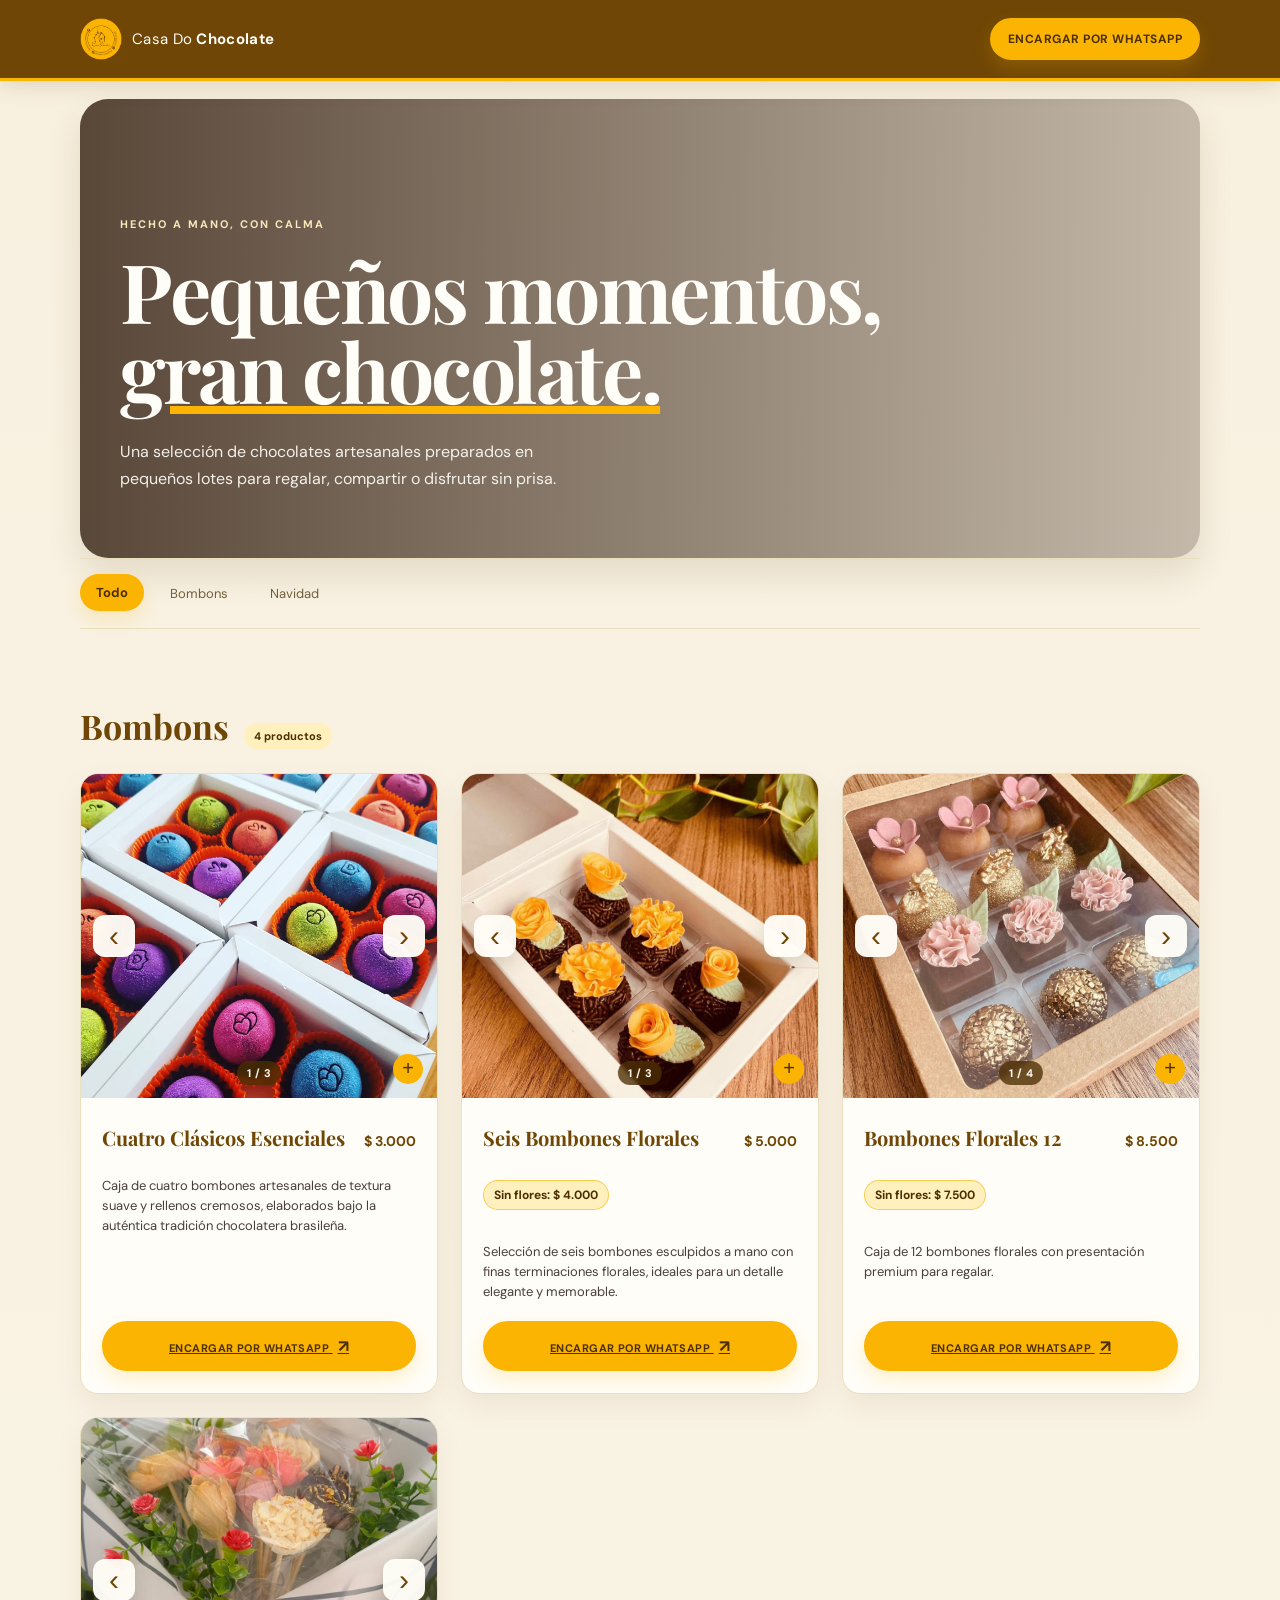
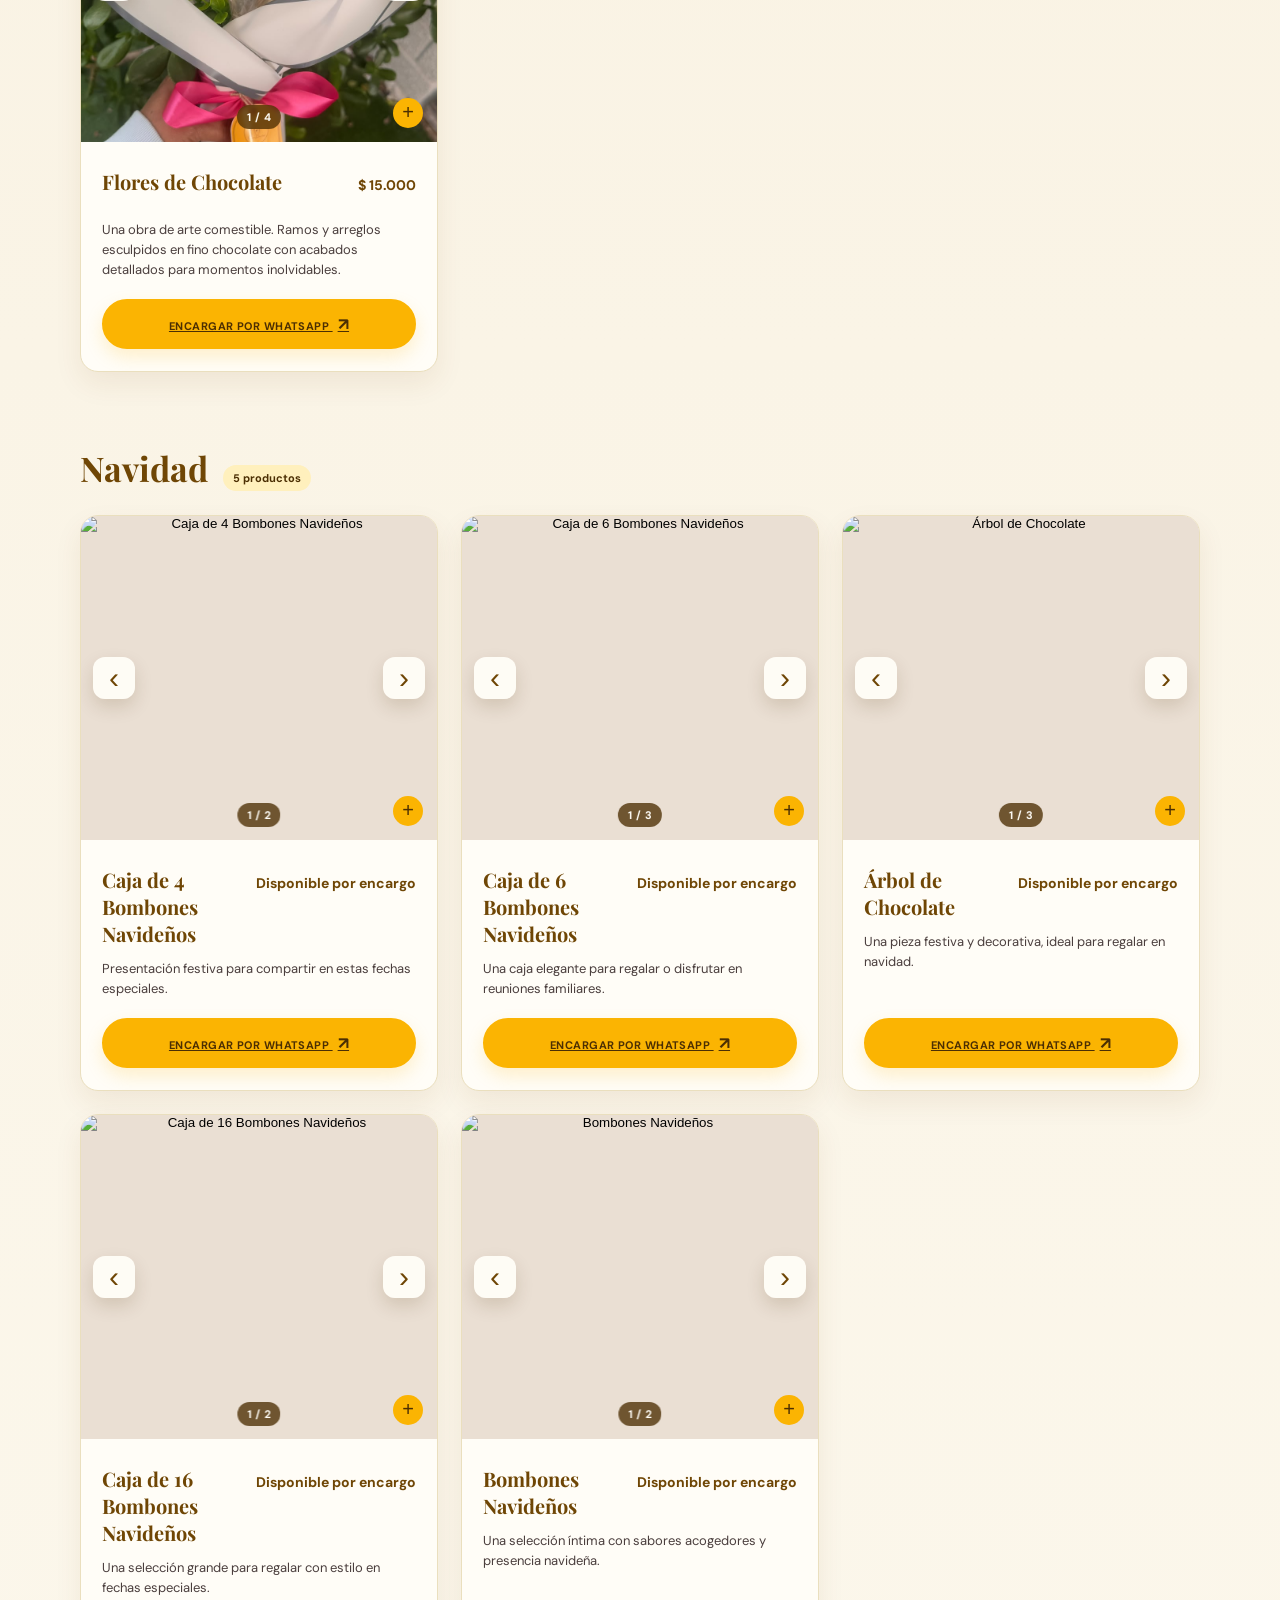
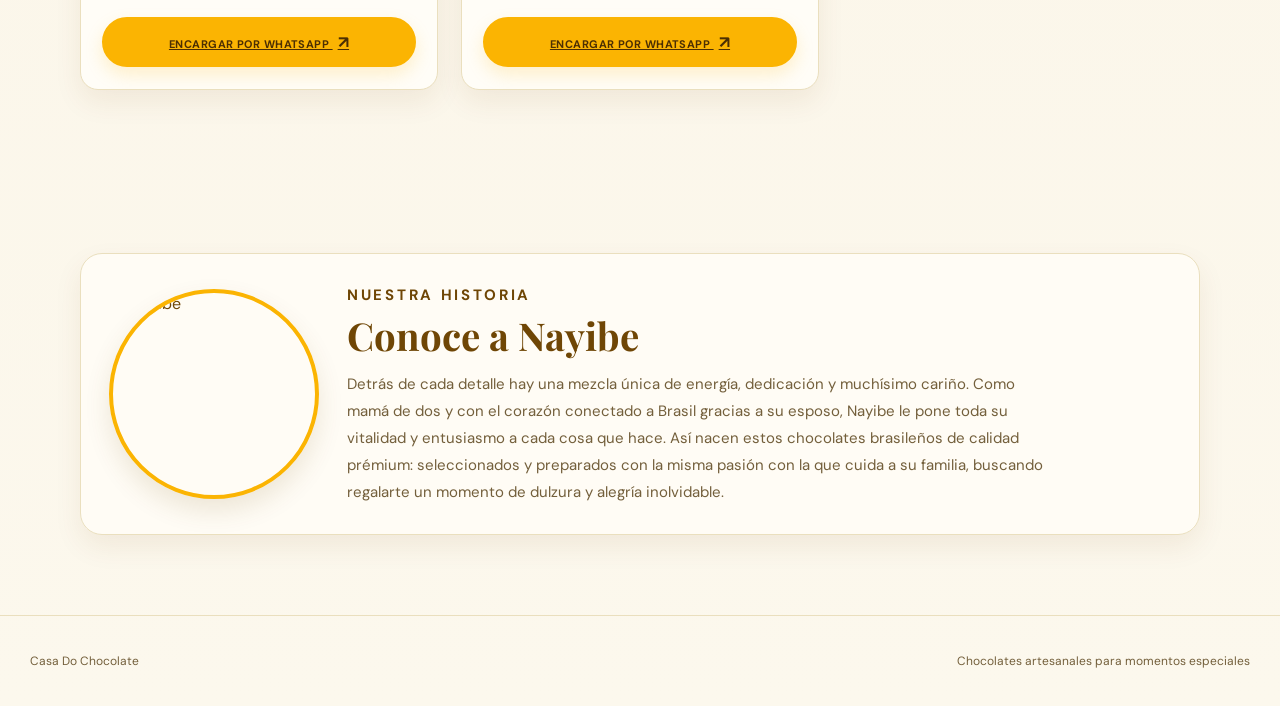
==== commit 38dd6a99: "fix: corrige fondo, ajuste de foto y precios sin flores" ====
--- a/docs/index.html
+++ b/docs/index.html
@@ -59,7 +59,7 @@
                             <span class="gallery-counter" aria-live="polite">1 / 3</span>
                             <div class="gallery-data" data-images="products/6bom1.jpeg|products/6bom2.jpeg|products/6bom3.jpeg"></div>
                         </div>
-                        <div class="product-info"><div class="product-title-row"><h3>Seis Bombones Florales</h3><p class="price">$ 5.000</p></div><p class="description">Selección de seis bombones esculpidos a mano con finas terminaciones florales, ideales para un detalle elegante y memorable. <span class="option-tag">Opción sin flores: $4.000</span></p><a class="order-link" href="https://wa.me/message/OPAME3GXORHBC1?text=Hola%2C%20quiero%20encargar%20Seis%20Bombones%20Florales" target="_blank" rel="noopener">Encargar por WhatsApp <span aria-hidden="true">↗</span></a></div>
+                        <div class="product-info"><div class="product-title-row"><h3>Seis Bombones Florales</h3><p class="price">$ 5.000</p></div><div class="price-variant-wrap"><p class="price price-variant">Sin flores: $ 4.000</p></div><p class="description">Selección de seis bombones esculpidos a mano con finas terminaciones florales, ideales para un detalle elegante y memorable.</p><a class="order-link" href="https://wa.me/message/OPAME3GXORHBC1?text=Hola%2C%20quiero%20encargar%20Seis%20Bombones%20Florales" target="_blank" rel="noopener">Encargar por WhatsApp <span aria-hidden="true">↗</span></a></div>
                     </article>
                     <article class="product-card">
                         <div class="product-gallery" data-title="Bombones Florales 12" data-current-image="0">
@@ -69,7 +69,7 @@
                             <span class="gallery-counter" aria-live="polite">1 / 4</span>
                             <div class="gallery-data" data-images="products/12bom1.jpeg|products/12bom2.jpeg|products/12bom3.jpeg|products/12bom4.jpeg"></div>
                         </div>
-                        <div class="product-info"><div class="product-title-row"><h3>Bombones Florales 12</h3><p class="price">$ 8.500</p></div><p class="description">Caja de 12 bombones florales con presentación premium para regalar. <span class="option-tag">Opción sin flores: $7.500</span></p><a class="order-link" href="https://wa.me/message/OPAME3GXORHBC1?text=Hola%2C%20quiero%20encargar%20Bombones%20Florales%2012" target="_blank" rel="noopener">Encargar por WhatsApp <span aria-hidden="true">↗</span></a></div>
+                        <div class="product-info"><div class="product-title-row"><h3>Bombones Florales 12</h3><p class="price">$ 8.500</p></div><div class="price-variant-wrap"><p class="price price-variant">Sin flores: $ 7.500</p></div><p class="description">Caja de 12 bombones florales con presentación premium para regalar.</p><a class="order-link" href="https://wa.me/message/OPAME3GXORHBC1?text=Hola%2C%20quiero%20encargar%20Bombones%20Florales%2012" target="_blank" rel="noopener">Encargar por WhatsApp <span aria-hidden="true">↗</span></a></div>
                     </article>
                     <article class="product-card">
                         <div class="product-gallery" data-title="Flores de Chocolate" data-current-image="0">
--- a/docs/css/menu.css
+++ b/docs/css/menu.css
@@ -26,7 +26,7 @@
 .header-contact:hover, .header-contact:focus-visible { background: var(--paper); border-color: var(--paper); transform: translateY(-1px); box-shadow: 0 10px 22px rgba(111, 70, 5, .12); }
 .header-contact span, .order-link span { font-size: 17px; margin-left: 5px; }
 main { max-width: 1180px; margin: auto; padding: 0 30px 90px; }
-.intro { max-width: 100%; margin-top: 18px; padding: 118px 40px 66px; border-radius: var(--radius-lg); background: linear-gradient(90deg, rgba(39, 18, 4, 0.76), rgba(39, 18, 4, 0.25)), url("../products/fondo.jpeg") center/cover no-repeat; box-shadow: var(--shadow-card); }
+.intro { max-width: 100%; margin-top: 18px; padding: 118px 40px 66px; border-radius: var(--radius-lg); background-image: linear-gradient(90deg, rgba(39, 18, 4, 0.76), rgba(39, 18, 4, 0.25)), url("../products/fondo.jpeg"); background-position: center; background-repeat: no-repeat; background-size: cover; box-shadow: var(--shadow-card); }
 .eyebrow { color: var(--chocolate); font-size: 11px; font-weight: 700; letter-spacing: .18em; margin: 0 0 19px; text-transform: uppercase; }
 .intro .eyebrow { color: #f9e7ba; }
 h1, h2, h3 { font-family: "Playfair Display", Georgia, serif; }
@@ -58,6 +58,8 @@
 .product-title-row { display: flex; justify-content: space-between; gap: 12px; align-items: baseline; }
 .product-title-row h3 { color: var(--chocolate); font-family: "Playfair Display", Georgia, serif; font-size: 20px; margin: 0; }
 .price { color: var(--chocolate); font-size: 14px; font-weight: 700; white-space: nowrap; }
+.price-variant-wrap { margin-top: 4px; margin-bottom: 8px; }
+.price-variant { font-size: 12px; color: var(--chocolate-deep); background: var(--gold-soft); border: 1px solid rgba(251, 180, 2, 0.6); border-radius: 999px; padding: 6px 10px; display: inline-block; white-space: normal; }
 .description { color: #4A3E3D; font-size: 13px; line-height: 1.55; min-height: 40px; margin: 12px 0 19px; flex: 1; }
 .option-tag { display: inline-block; margin-top: 10px; padding: 6px 10px; border-radius: 999px; background: var(--gold-soft); border: 1px solid rgba(251, 180, 2, 0.55); color: var(--chocolate-deep); font-weight: 700; letter-spacing: .01em; }
 .order-link { background: var(--gold); border: 2px solid var(--gold); border-radius: 999px; color: var(--chocolate-deep); display: block; font-size: 11px; font-weight: 700; letter-spacing: .04em; padding: 12px 14px; text-align: center; text-transform: uppercase; transition: background .2s ease, border-color .2s ease, box-shadow .2s ease; box-shadow: 0 8px 18px rgba(251, 180, 2, 0.18); margin-top: auto; }
@@ -65,7 +67,7 @@
 .empty-state { color: var(--muted); padding: 30px 0; }
 .owner-section { max-width: 1180px; margin: 0 auto 80px; padding: 0 30px; }
 .owner-card { display: flex; align-items: center; gap: 28px; background: rgba(255, 253, 247, 0.9); border: 1px solid var(--line); border-radius: 22px; padding: 28px; box-shadow: var(--shadow-soft); }
-.owner-photo { width: 220px; height: 220px; object-fit: cover; border-radius: 50%; border: 4px solid var(--gold); box-shadow: 0 12px 26px rgba(111, 70, 5, .12); flex-shrink: 0; }
+.owner-photo { width: clamp(150px, 18vw, 210px); height: clamp(150px, 18vw, 210px); object-fit: cover; border-radius: 50%; border: 4px solid var(--gold); box-shadow: 0 12px 26px rgba(111, 70, 5, .12); flex-shrink: 0; }
 .owner-copy { color: var(--muted); display: flex; flex-direction: column; justify-content: center; align-items: flex-start; text-align: left; flex: 1; min-width: 0; }
 .owner-copy h2 { margin: 0 0 10px; color: var(--chocolate); font-size: clamp(28px, 3vw, 42px); }
 .owner-copy p { margin: 0; font-size: 15px; line-height: 1.8; max-width: 700px; width: 100%; }
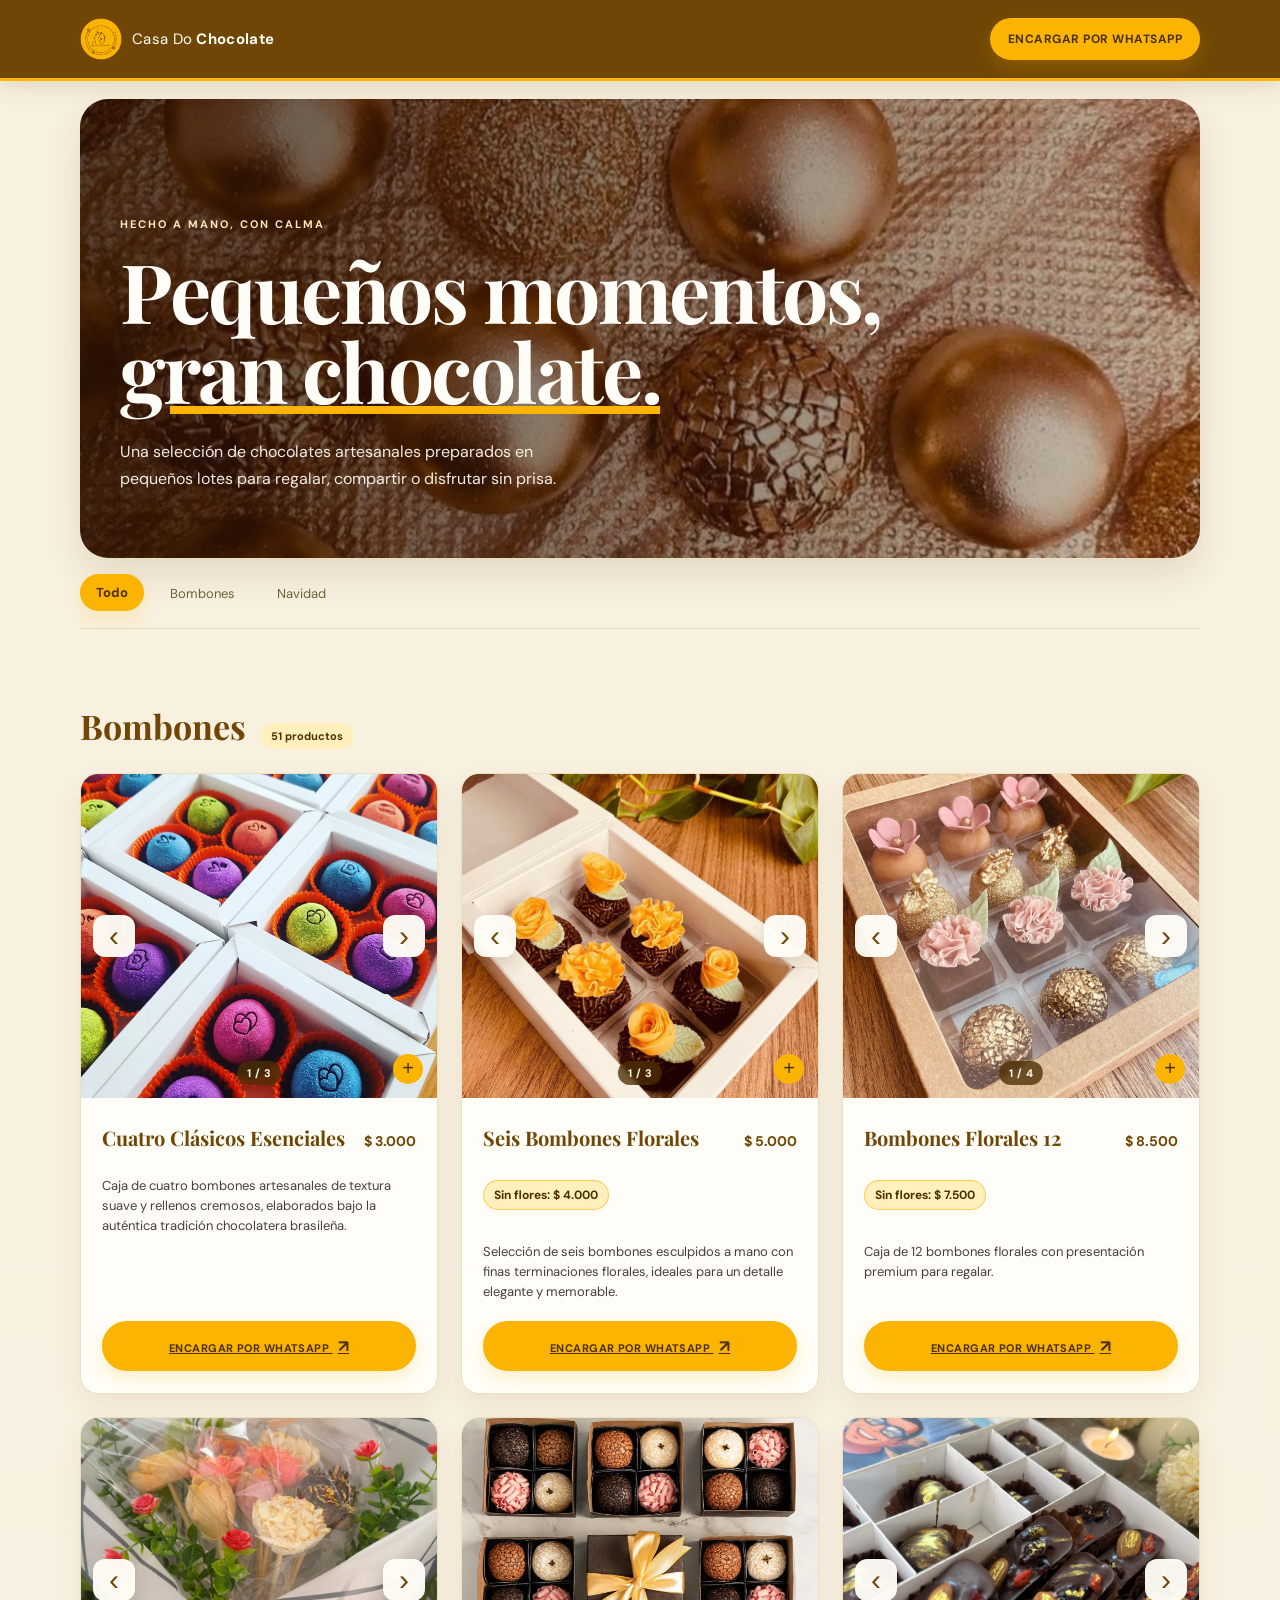
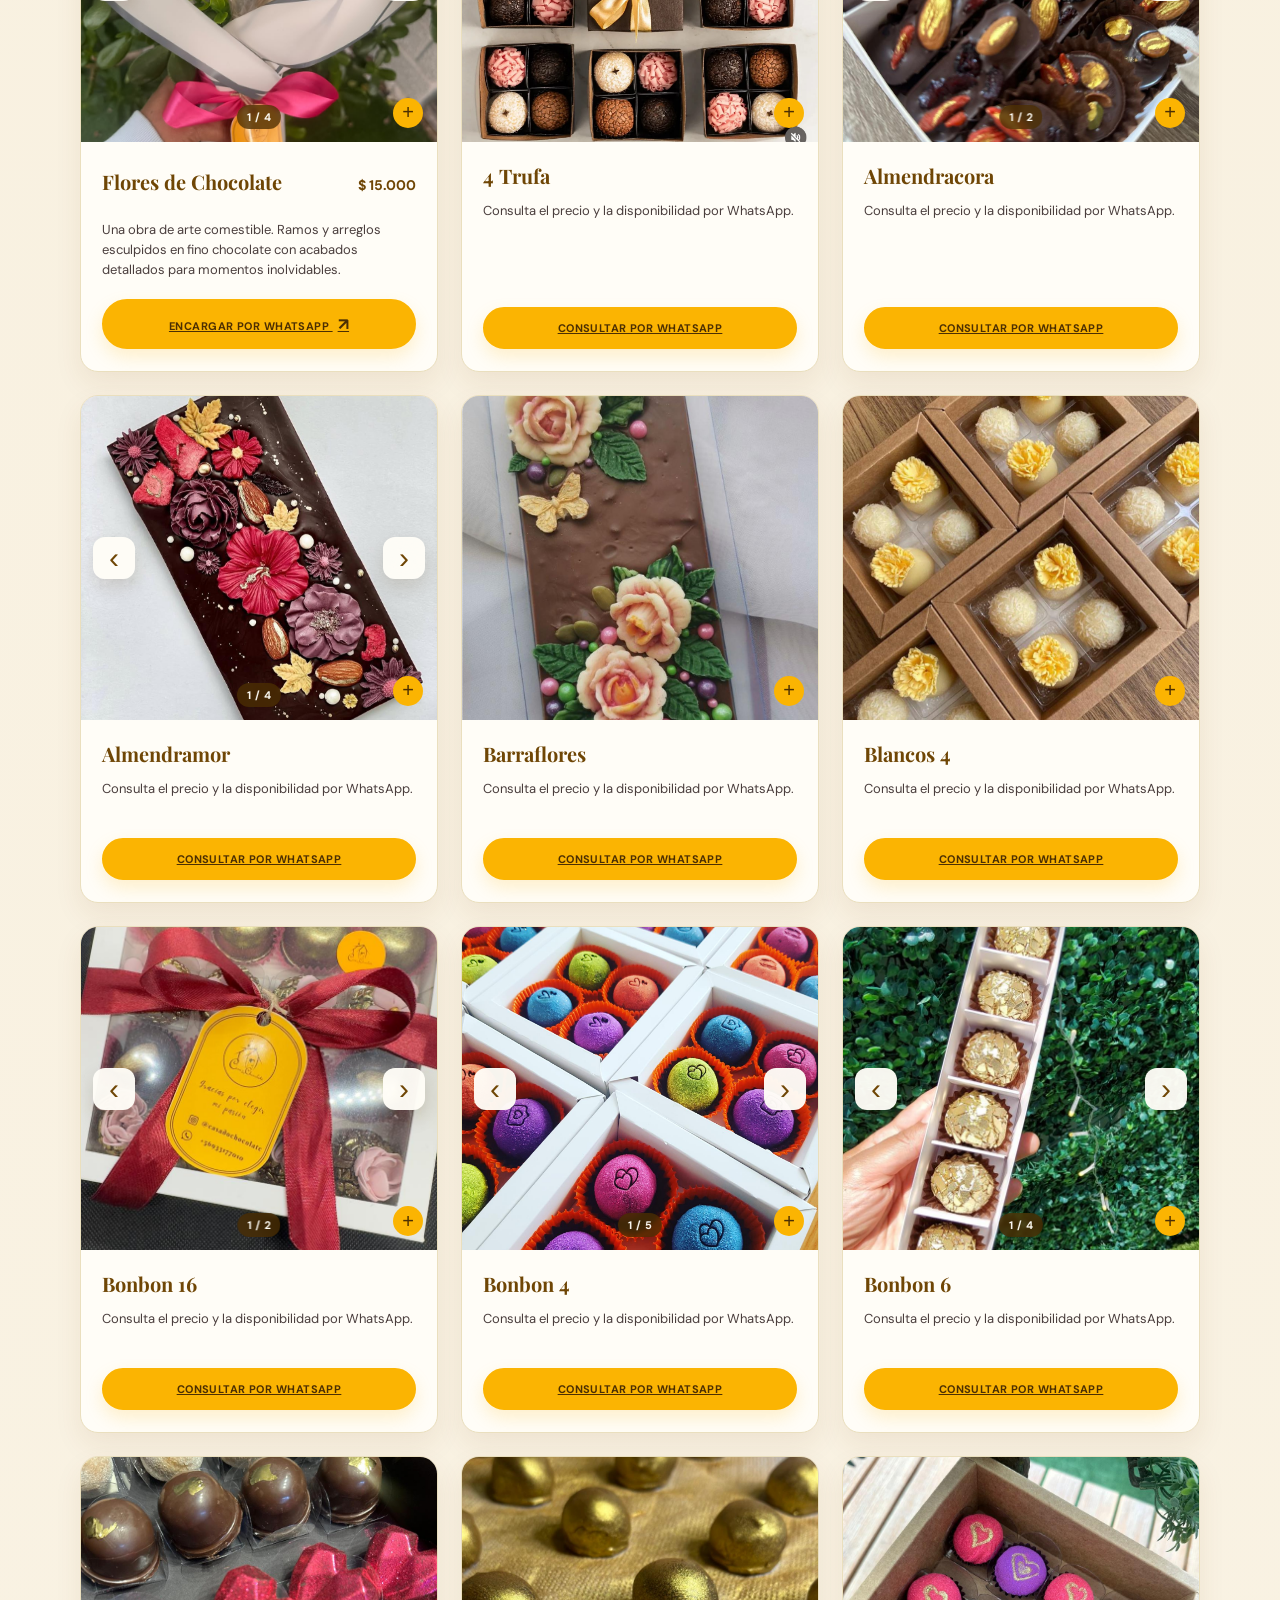
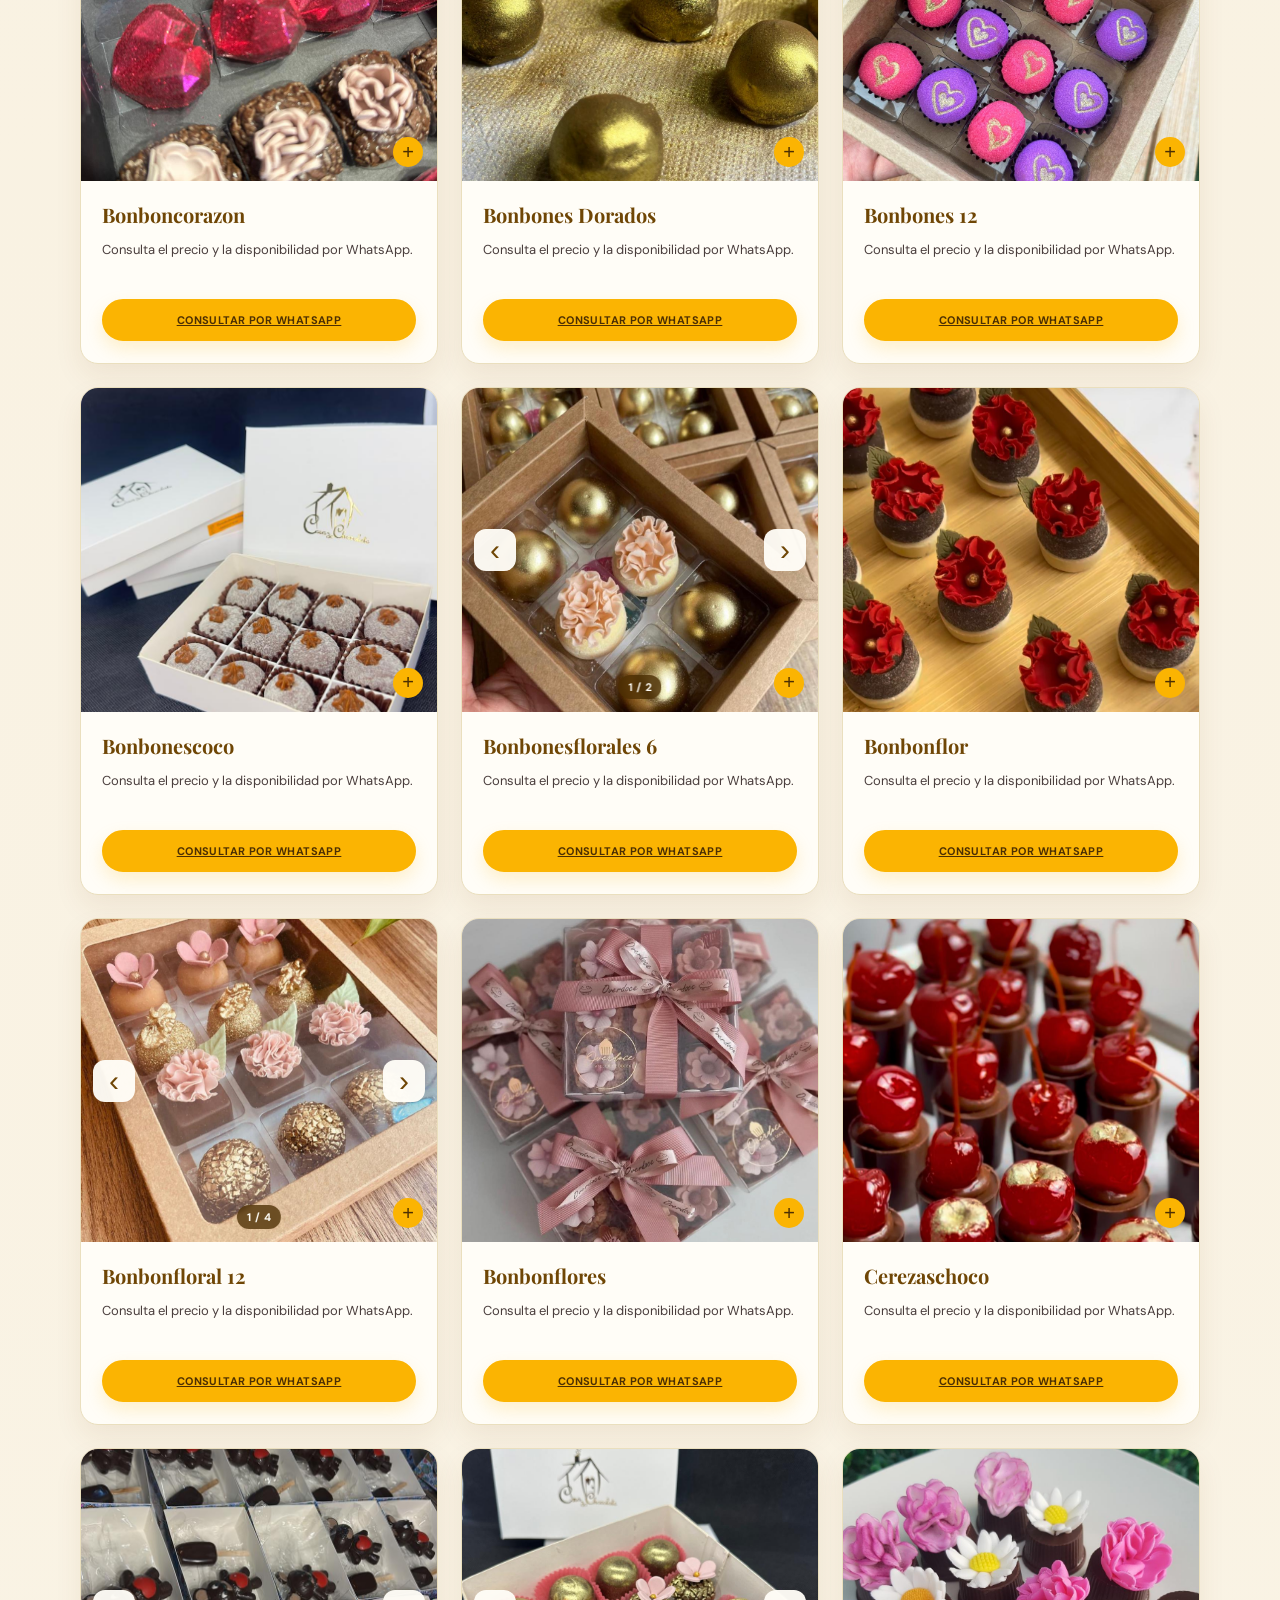
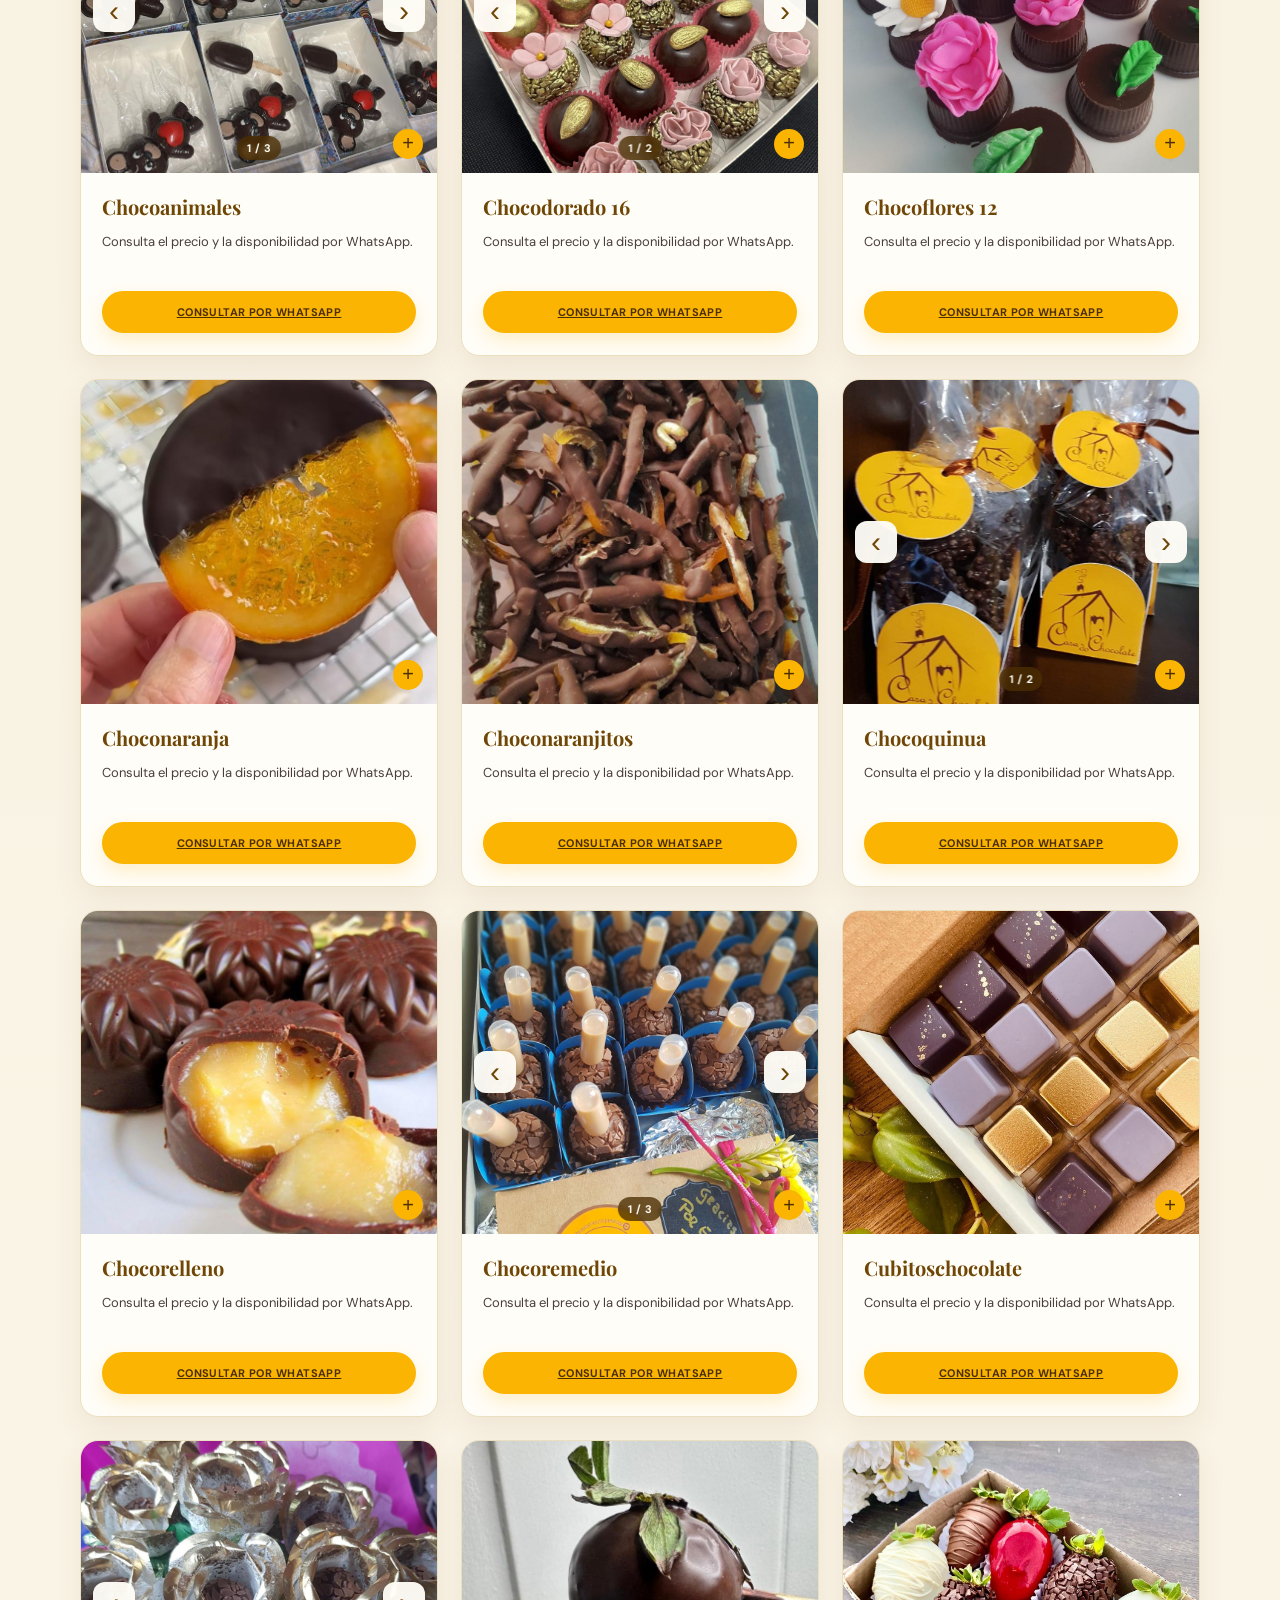
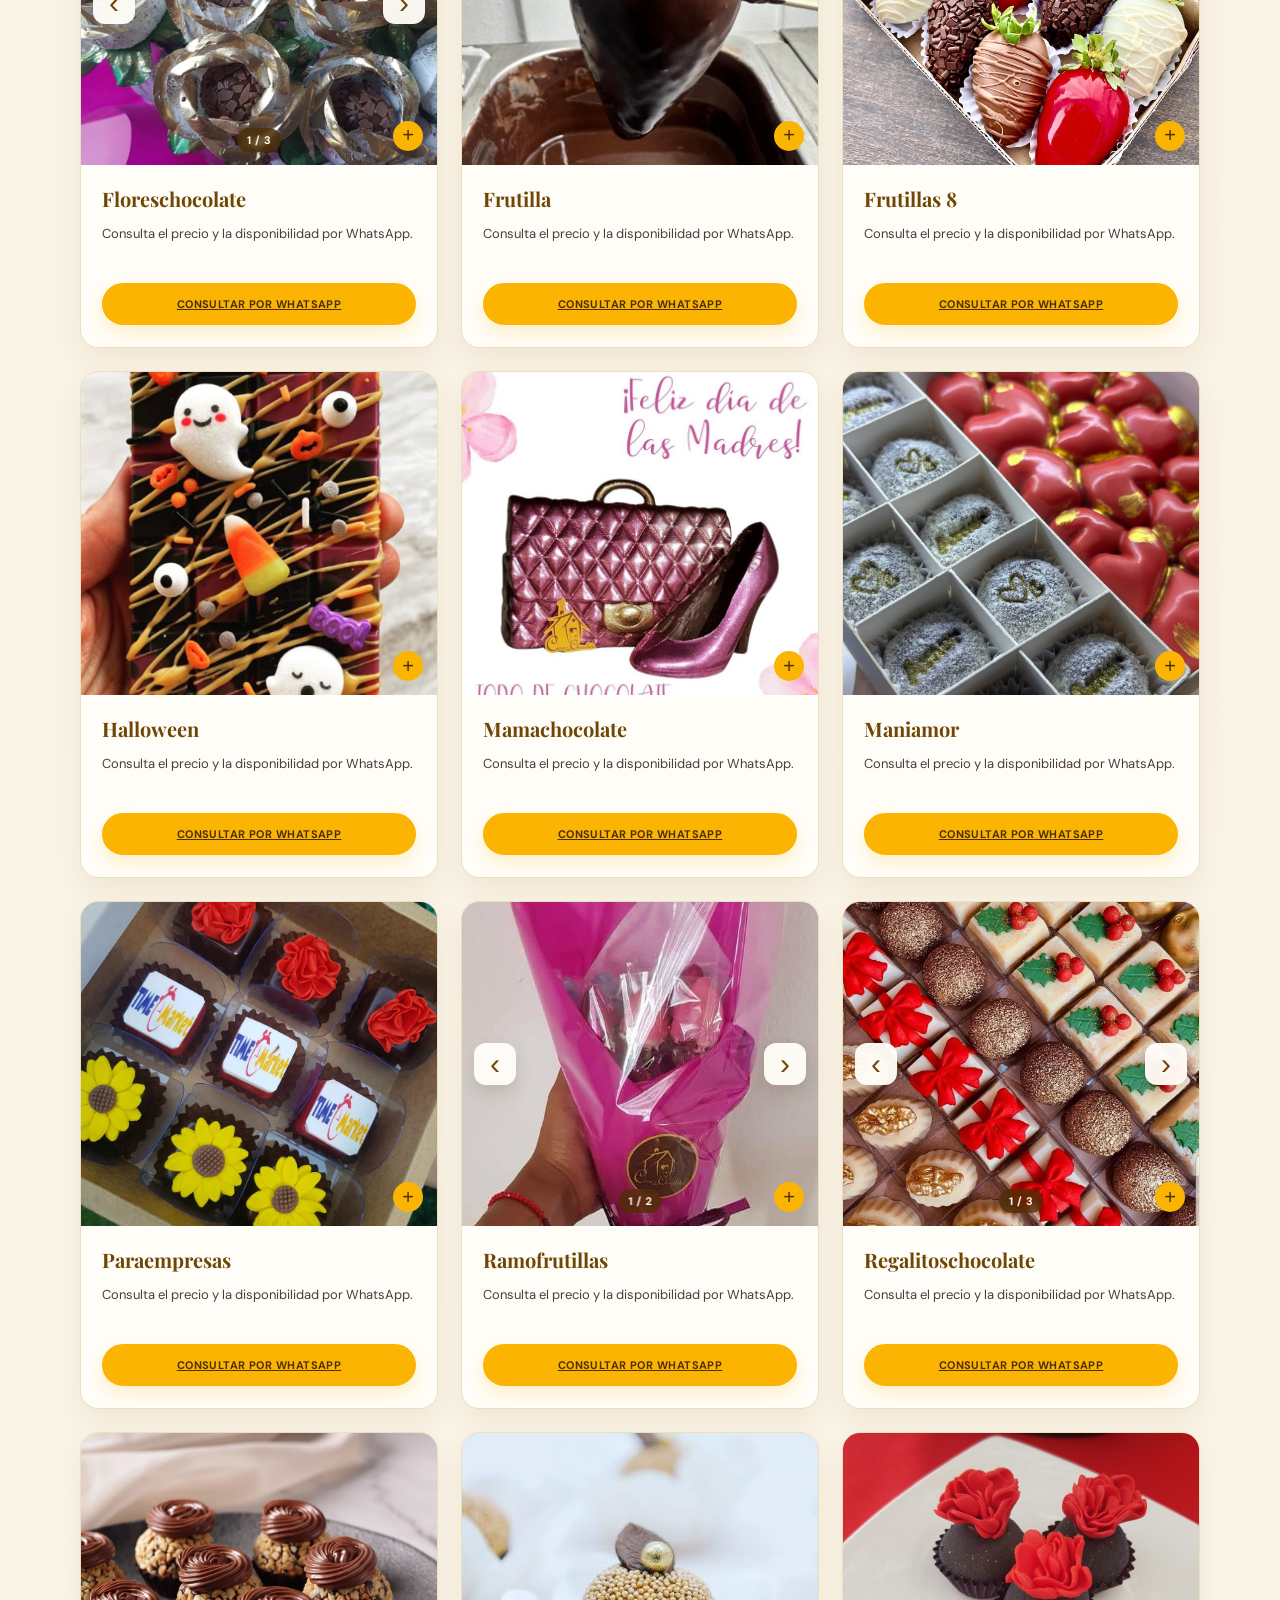
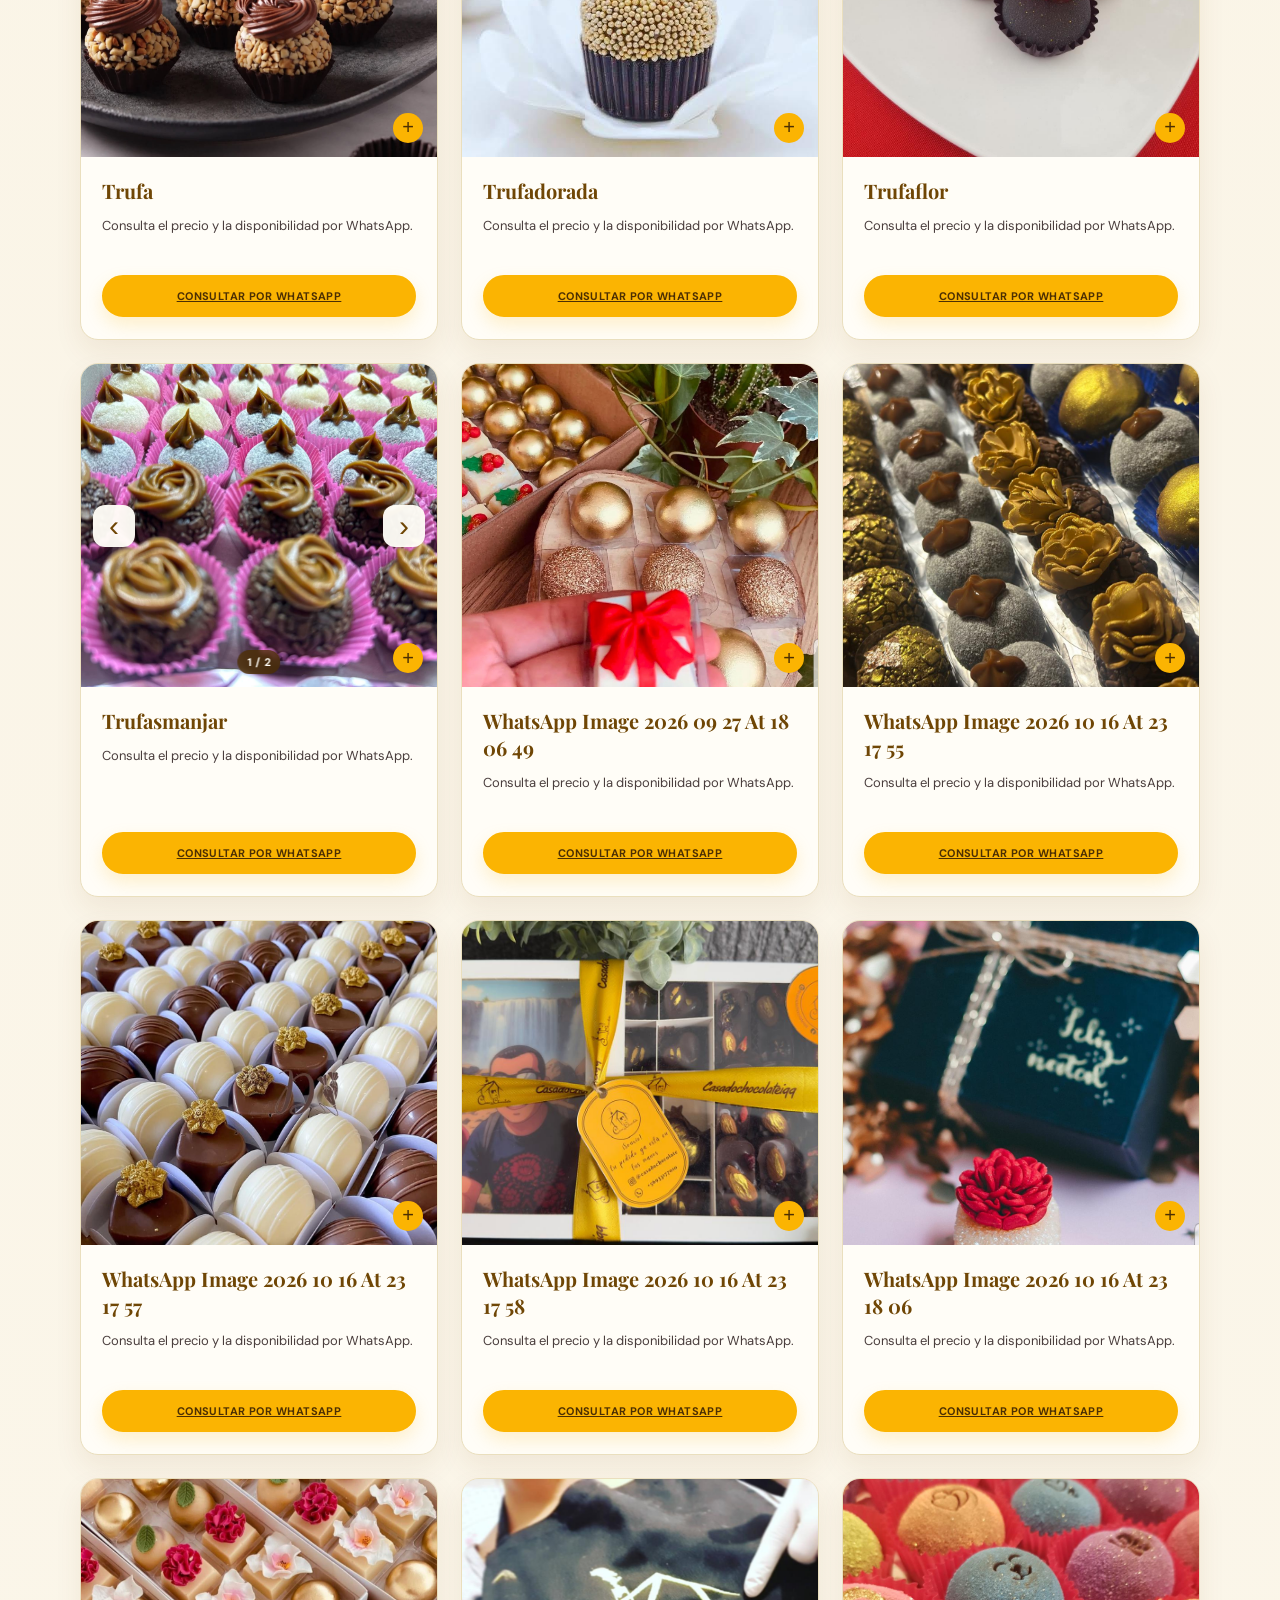
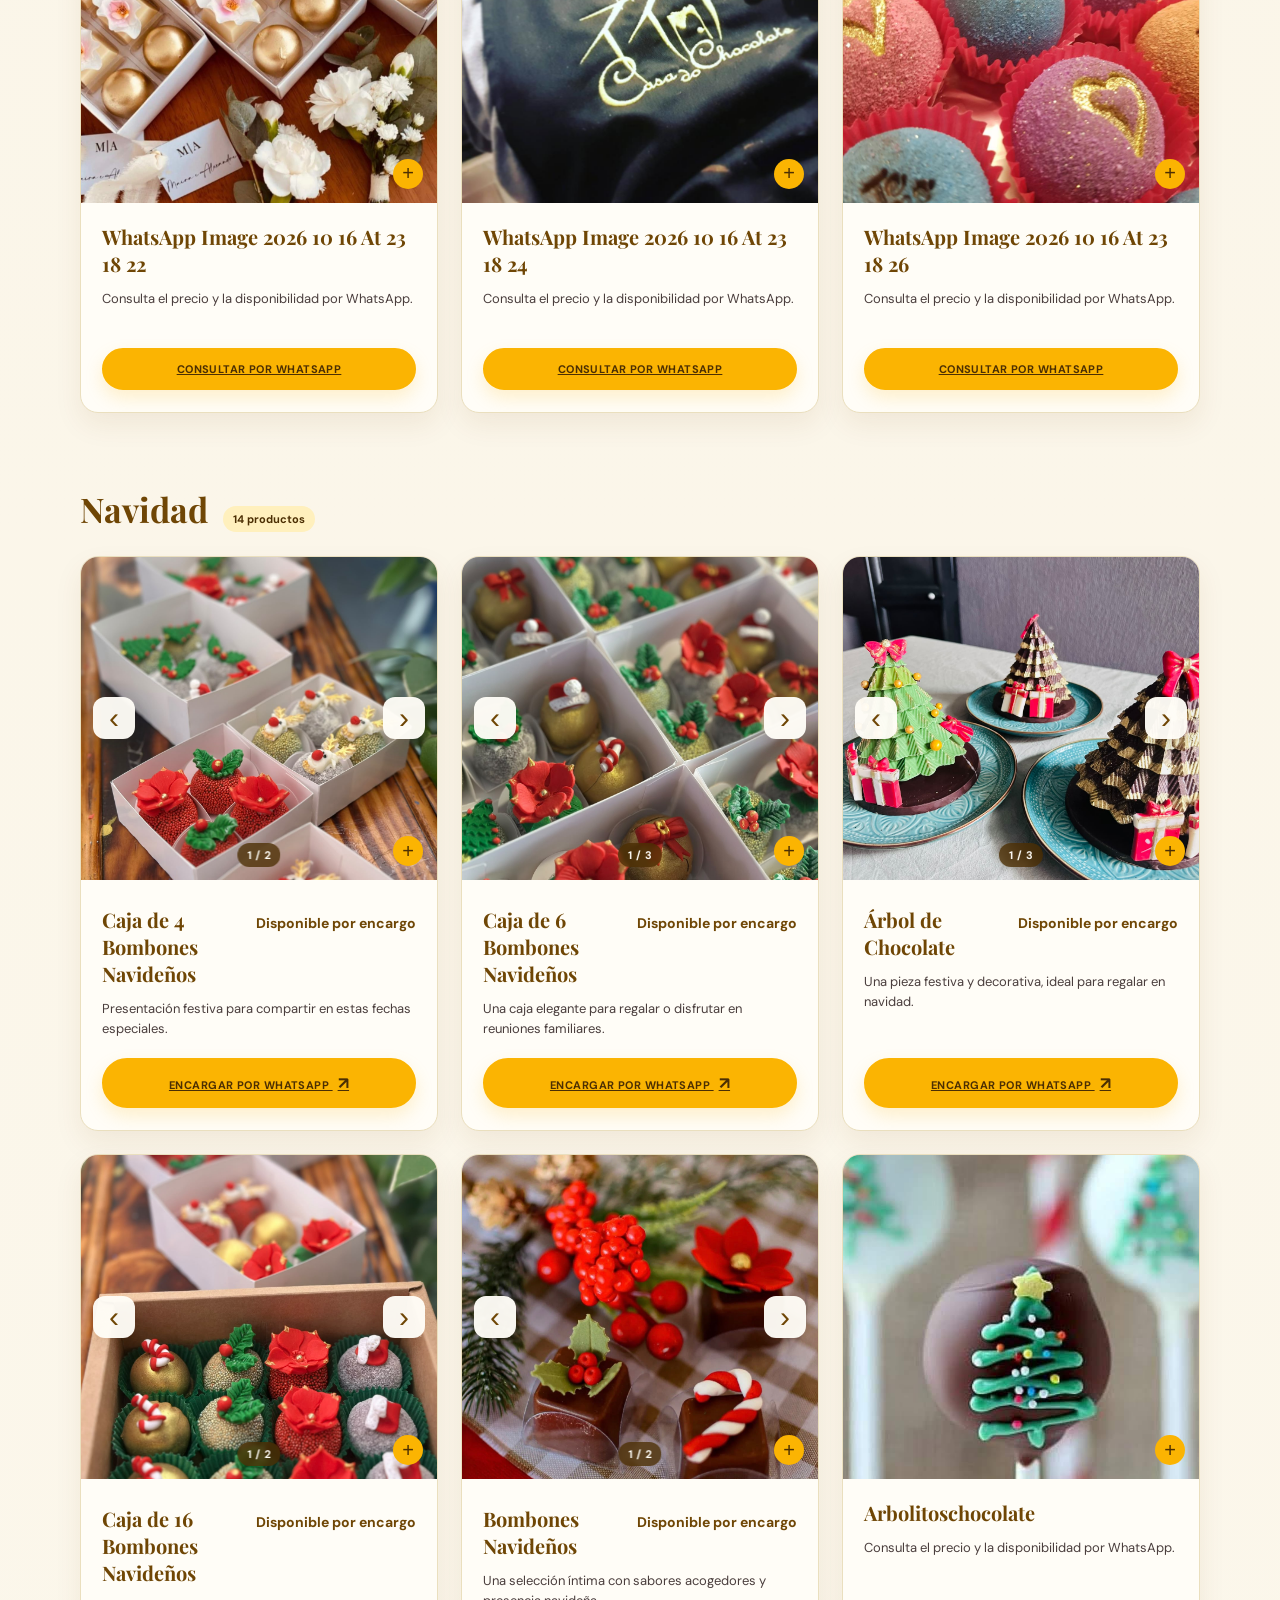
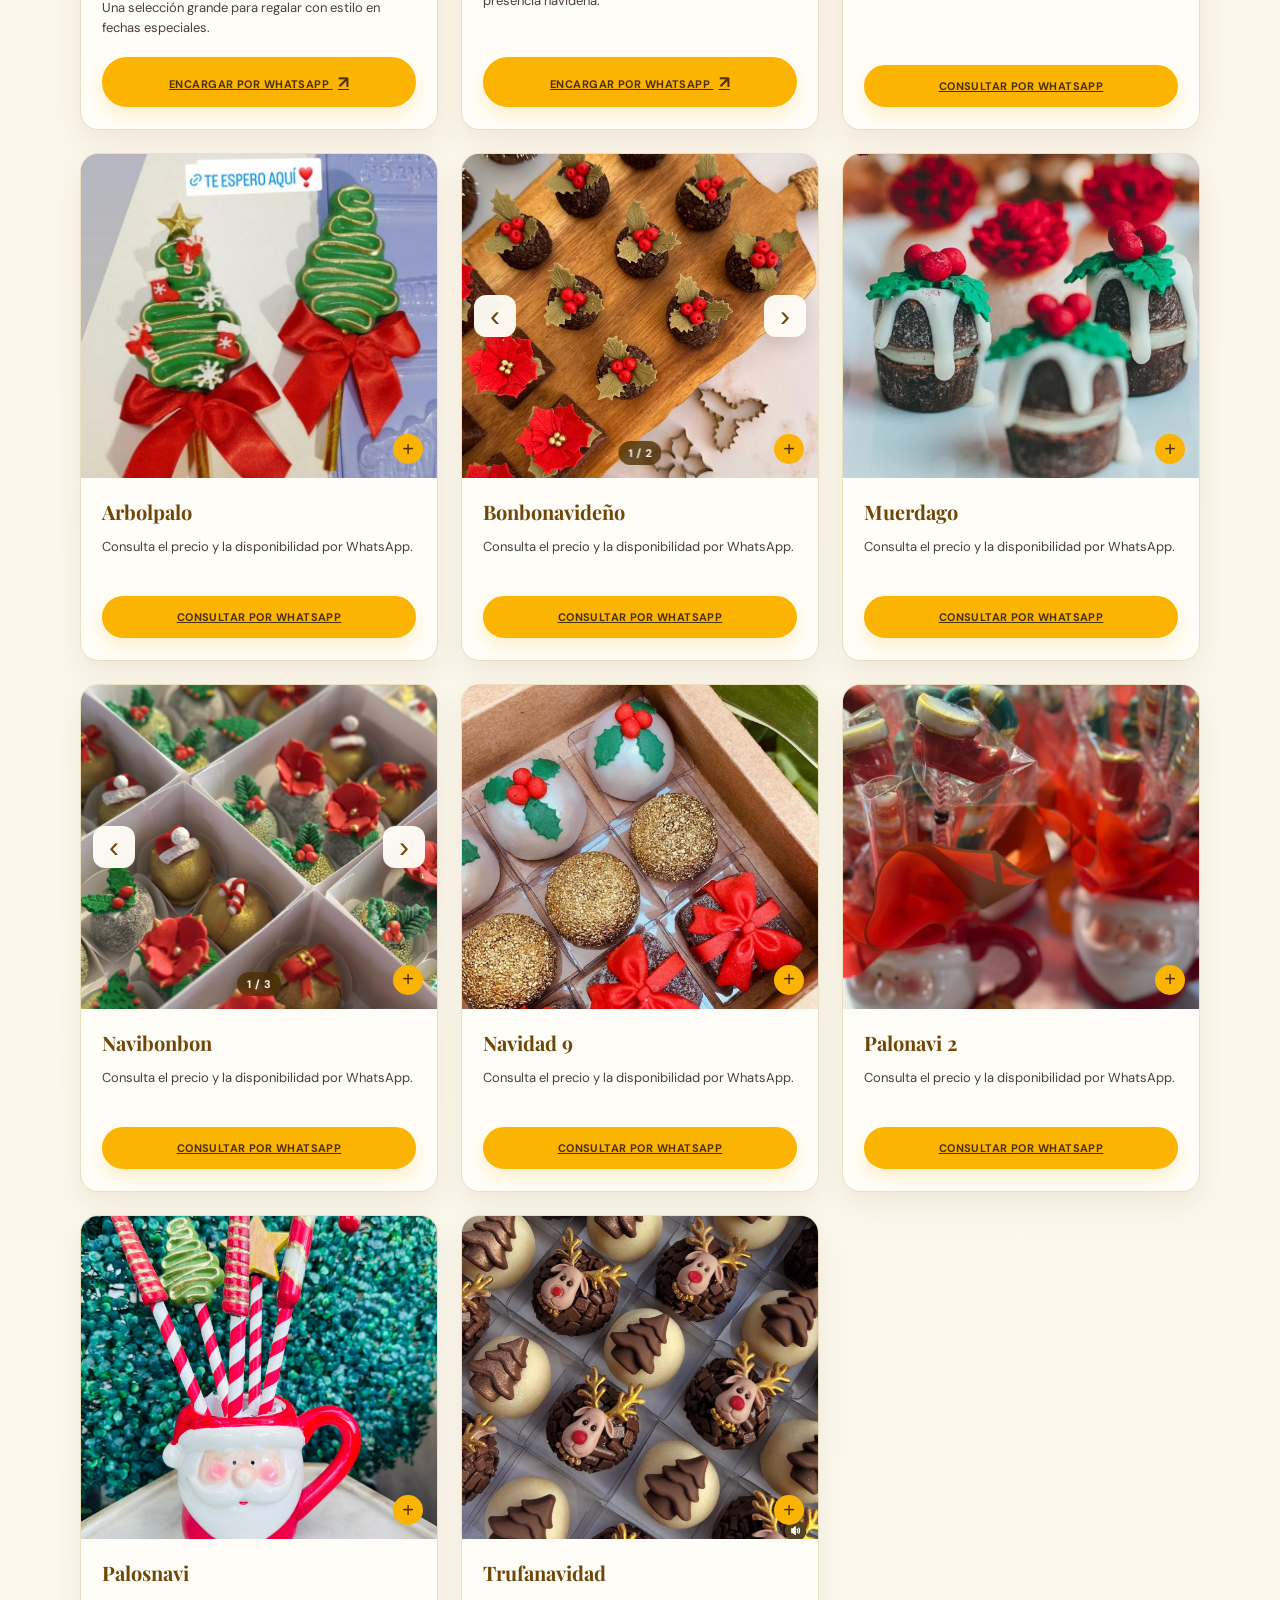
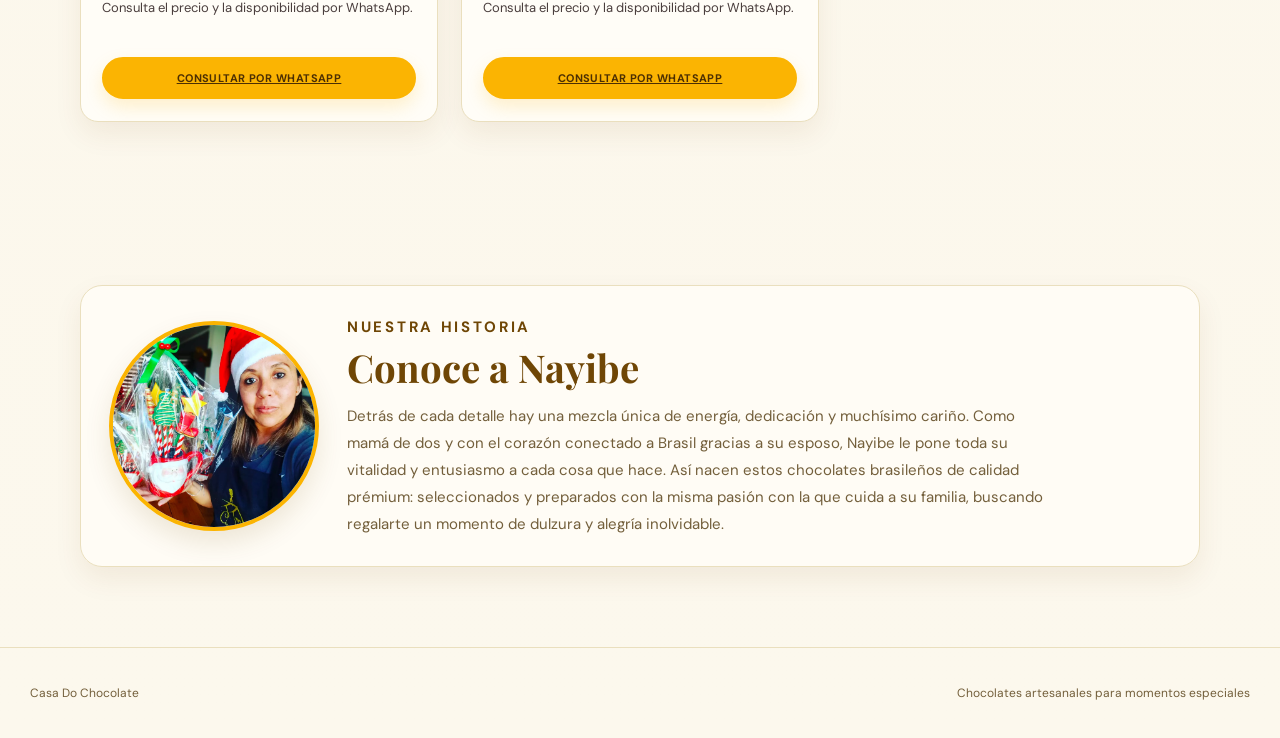
==== commit 400a25b4: "Actualiza el catálogo y sus fotos para GitHub Pages Mantiene los precios y descripciones existentes," ====
--- a/docs/index.html
+++ b/docs/index.html
@@ -30,14 +30,14 @@
 
         <nav class="category-nav" aria-label="Categorías del menú">
             <a href="#todos">Todo</a>
-            <a href="#bombons">Bombons</a>
+            <a href="#bombons">Bombones</a>
             <a href="#navidad">Navidad</a>
         </nav>
 
         <div class="catalog" id="todos">
             <section class="category-section" id="bombons">
                 <div class="section-heading">
-                    <h2>Bombons</h2>
+                    <h2>Bombones</h2>
                     <span class="category-count">4 productos</span>
                 </div>
                 <div class="product-grid">
